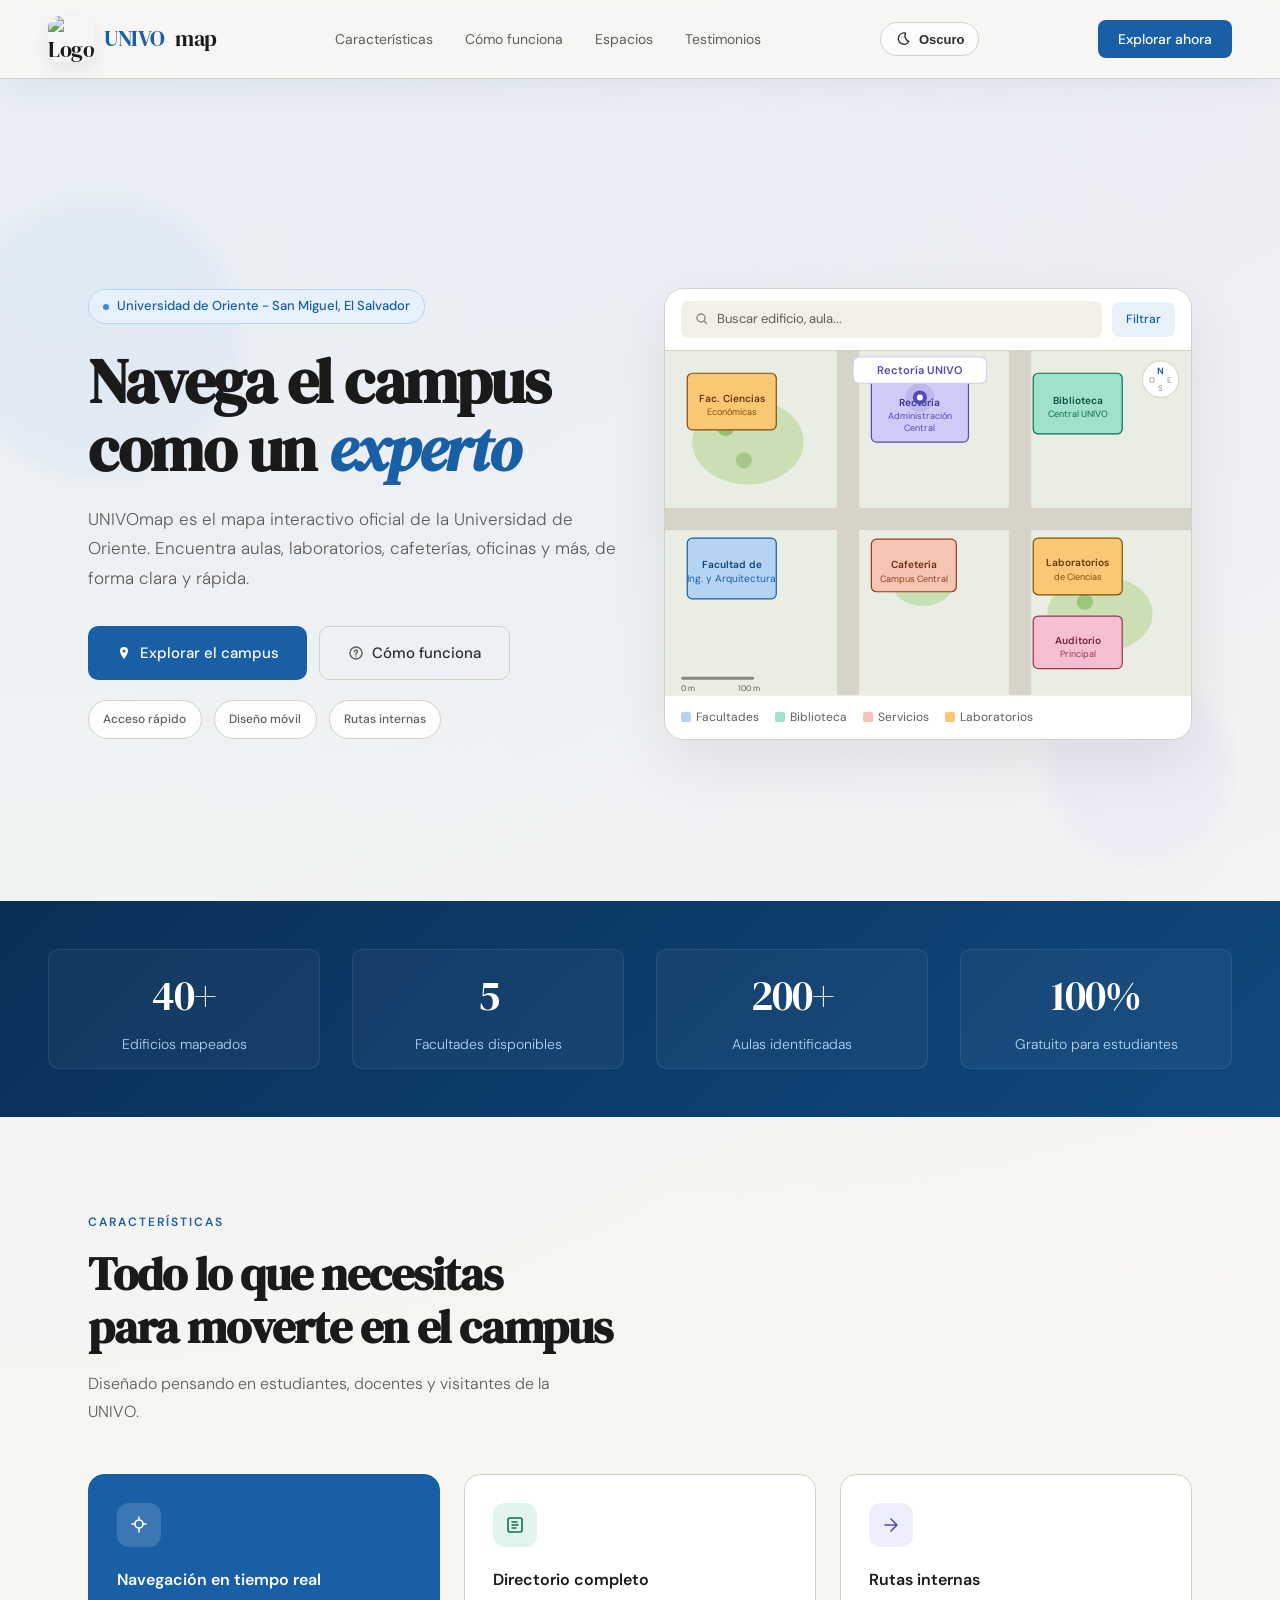
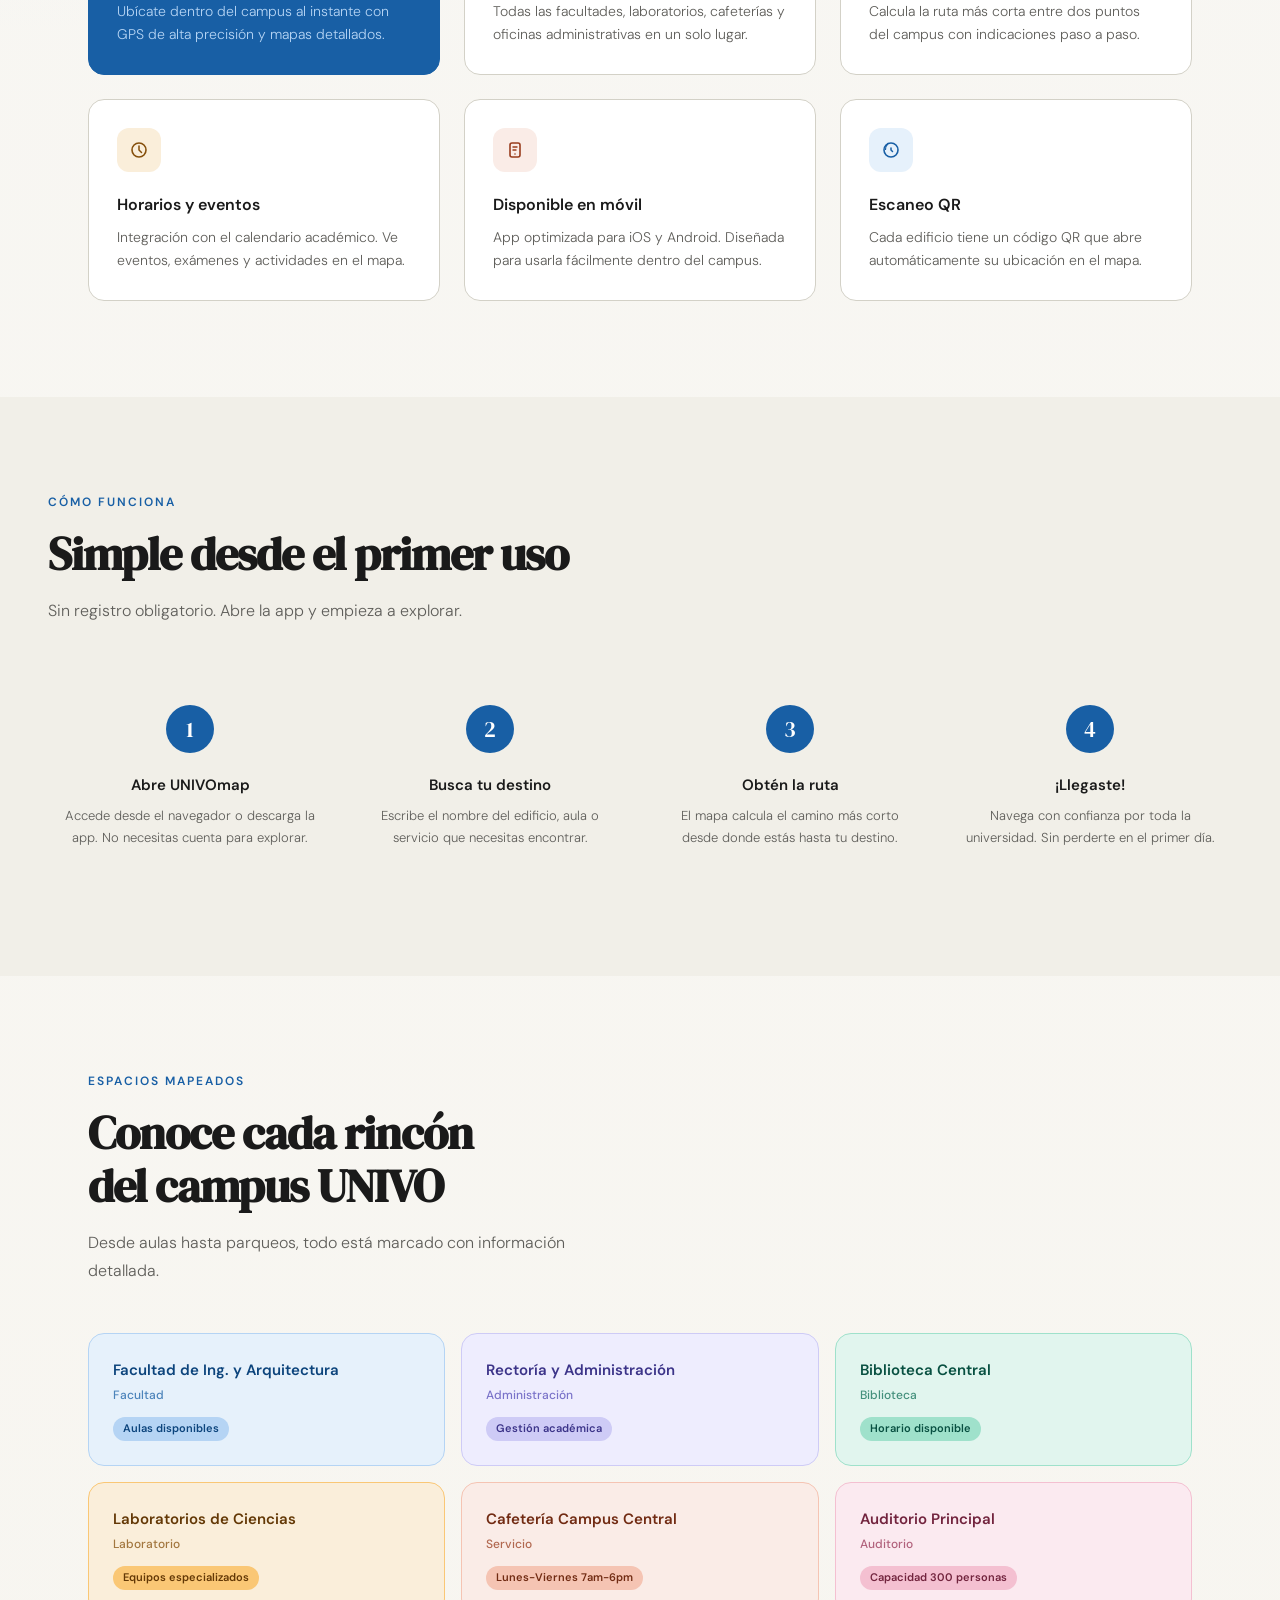
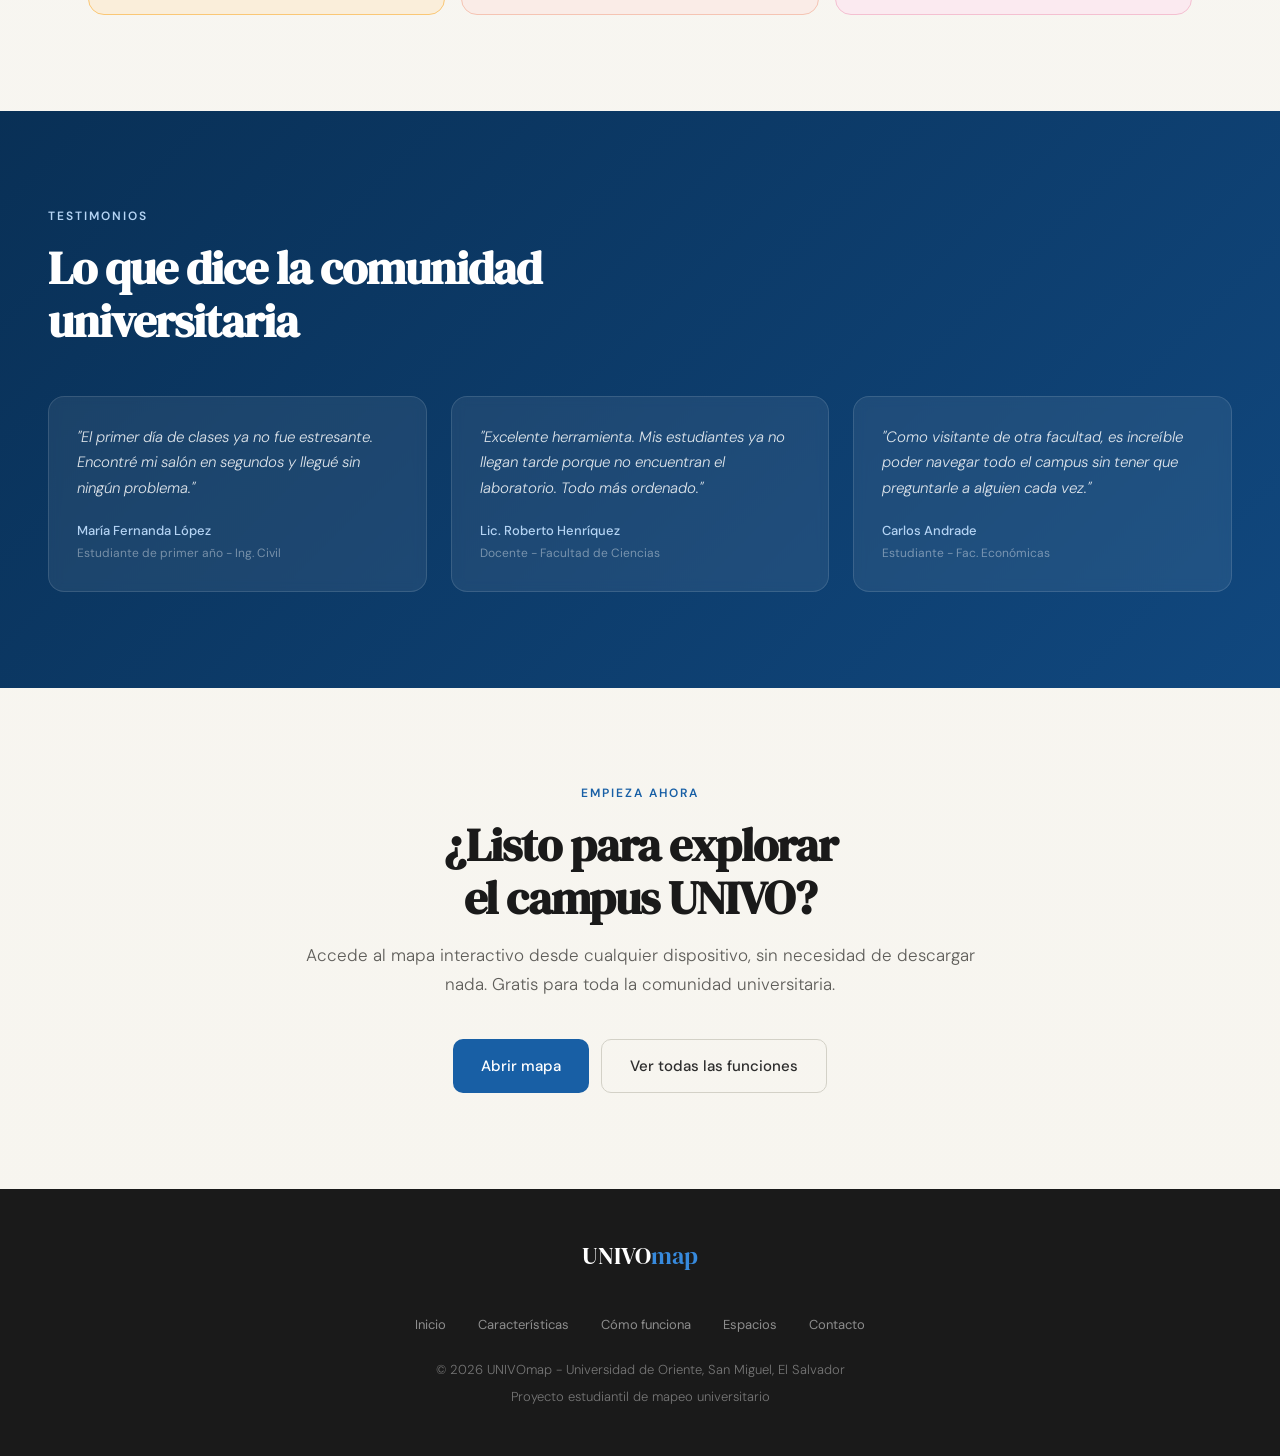
==== landingpage.html @ 49668b11 "feat: Agregar soporte para modo oscuro y botón de cambio de tema" ====
<!DOCTYPE html>
<html lang="es">
<head>
  <meta charset="UTF-8">
  <meta name="viewport" content="width=device-width, initial-scale=1.0">
  <title>UNIVOmap - Navega el campus</title>
  <meta name="description" content="El mapa interactivo oficial de la Universidad de Oriente (UNIVO). Encuentra aulas, laboratorios, cafeterías y más.">
  <link rel="preconnect" href="https://fonts.googleapis.com">
  <link rel="preconnect" href="https://fonts.gstatic.com" crossorigin>
  <link href="https://fonts.googleapis.com/css2?family=DM+Serif+Display:ital@0;1&family=DM+Sans:wght@300;400;500;600&display=swap" rel="stylesheet">
  <script>
    (function () {
      try {
        var storedTheme = localStorage.getItem('univomap-theme');
        var prefersDark = window.matchMedia && window.matchMedia('(prefers-color-scheme: dark)').matches;
        document.documentElement.dataset.theme = storedTheme || (prefersDark ? 'dark' : 'light');
      } catch (error) {
        document.documentElement.dataset.theme = 'light';
      }
    })();
  </script>
  <link rel="stylesheet" href="landing.css">
</head>
<body>
  <a class="skip-link" href="#contenido">Saltar al contenido</a>

  <header class="site-header">
    <nav aria-label="Principal">
      <a class="nav-logo" href="#inicio" aria-label="UNIVOmap, inicio">
        <img src="logo.png" alt="Logo de UNIVOmap" class="nav-logo-img">
        <span>UNIVO</span>map
      </a>

      <ul class="nav-links" id="navLinks">
        <li><a href="#features">Características</a></li>
        <li><a href="#how">Cómo funciona</a></li>
        <li><a href="#spaces">Espacios</a></li>
        <li><a href="#testimonios">Testimonios</a></li>
      </ul>

      <button class="nav-toggle" id="navToggle" aria-label="Abrir menú" aria-expanded="false" aria-controls="navLinks">
        <span></span><span></span><span></span>
      </button>

      <button class="theme-toggle" id="themeToggle" type="button" aria-pressed="false" aria-label="Cambiar a modo oscuro">
        <svg class="theme-toggle-icon theme-toggle-icon-moon" width="16" height="16" viewBox="0 0 16 16" fill="none" aria-hidden="true">
          <path d="M10.5 2.2A5.6 5.6 0 1 0 13.8 10.5 6.2 6.2 0 0 1 10.5 2.2Z" stroke="currentColor" stroke-width="1.4" stroke-linecap="round" stroke-linejoin="round"></path>
        </svg>
        <svg class="theme-toggle-icon theme-toggle-icon-sun" width="16" height="16" viewBox="0 0 16 16" fill="none" aria-hidden="true">
          <circle cx="8" cy="8" r="2.7" stroke="currentColor" stroke-width="1.4"></circle>
          <path d="M8 1.8v1.4M8 12.8v1.4M1.8 8h1.4M12.8 8h1.4M3.4 3.4l1 1M11.6 11.6l1 1M12.6 3.4l-1 1M4.4 11.6l-1 1" stroke="currentColor" stroke-width="1.3" stroke-linecap="round"></path>
        </svg>
        <span class="theme-toggle-label">Oscuro</span>
      </button>

      <a href="#cta" class="nav-cta">Explorar ahora</a>
    </nav>
  </header>

  <main id="contenido">
    <section class="hero-section" id="inicio">
      <div class="hero">
        <div class="hero-text">
          <div class="hero-badge">Universidad de Oriente - San Miguel, El Salvador</div>
          <h1>Navega el campus<br>como un <em>experto</em></h1>
          <p class="hero-desc">
            UNIVOmap es el mapa interactivo oficial de la Universidad de Oriente.
            Encuentra aulas, laboratorios, cafeterías, oficinas y más, de forma clara y rápida.
          </p>

          <div class="hero-actions">
            <a href="#cta" class="btn-main">
              <svg width="16" height="16" viewBox="0 0 16 16" fill="none" aria-hidden="true">
                <path d="M8 2a4 4 0 0 1 4 4c0 3-4 8-4 8S4 9 4 6a4 4 0 0 1 4-4z" fill="white"></path>
                <circle cx="8" cy="6" r="1.5" fill="#185FA5"></circle>
              </svg>
              Explorar el campus
            </a>
            <a href="#how" class="btn-outline">
              <svg width="16" height="16" viewBox="0 0 16 16" fill="none" aria-hidden="true">
                <circle cx="8" cy="8" r="6" stroke="#5F5E5A" stroke-width="1.4"></circle>
                <path d="M6.5 6.5c0-.83.67-1.5 1.5-1.5s1.5.67 1.5 1.5c0 .76-.57 1.37-1.31 1.47L8 8.97V10" stroke="#5F5E5A" stroke-width="1.3" stroke-linecap="round"></path>
                <circle cx="8" cy="12" r="0.7" fill="#5F5E5A"></circle>
              </svg>
              Cómo funciona
            </a>
          </div>

          <div class="hero-highlights" aria-label="Beneficios destacados">
            <span>Acceso rápido</span>
            <span>Diseño móvil</span>
            <span>Rutas internas</span>
          </div>
        </div>

        <div class="hero-map">
          <div class="map-topbar">
            <div class="map-search">
              <svg width="14" height="14" viewBox="0 0 14 14" fill="none" aria-hidden="true">
                <circle cx="6" cy="6" r="4" stroke="#888780" stroke-width="1.4"></circle>
                <path d="M9 9l2.5 2.5" stroke="#888780" stroke-width="1.4" stroke-linecap="round"></path>
              </svg>
              Buscar edificio, aula...
            </div>
            <div class="map-filter-btn">Filtrar</div>
          </div>

          <svg viewBox="0 0 520 340" xmlns="http://www.w3.org/2000/svg" class="map-preview" role="img" aria-label="Vista previa del mapa del campus UNIVO">
            <rect width="520" height="340" fill="#e9ede4"></rect>
            <rect x="0" y="155" width="520" height="22" fill="#d6d4c8"></rect>
            <rect x="170" y="0" width="22" height="340" fill="#d6d4c8"></rect>
            <rect x="340" y="0" width="22" height="340" fill="#d6d4c8"></rect>

            <ellipse cx="82" cy="90" rx="55" ry="42" fill="#c0d9a0" opacity="0.7"></ellipse>
            <ellipse cx="430" cy="260" rx="52" ry="38" fill="#c0d9a0" opacity="0.7"></ellipse>
            <ellipse cx="255" cy="230" rx="30" ry="22" fill="#b5d895" opacity="0.6"></ellipse>

            <circle cx="60" cy="75" r="9" fill="#7ab55c" opacity="0.7"></circle>
            <circle cx="95" cy="68" r="7" fill="#7ab55c" opacity="0.6"></circle>
            <circle cx="78" cy="108" r="8" fill="#7ab55c" opacity="0.5"></circle>
            <circle cx="415" cy="248" r="8" fill="#7ab55c" opacity="0.6"></circle>
            <circle cx="445" cy="270" r="6" fill="#7ab55c" opacity="0.5"></circle>

            <rect x="22" y="185" width="88" height="60" rx="5" fill="#B5D4F4" stroke="#185FA5" stroke-width="1.2"></rect>
            <text x="66" y="215" text-anchor="middle" font-size="10" fill="#0C447C" font-weight="600" font-family="DM Sans,sans-serif">Facultad de</text>
            <text x="66" y="228" text-anchor="middle" font-size="10" fill="#185FA5" font-family="DM Sans,sans-serif">Ing. y Arquitectura</text>

            <rect x="204" y="22" width="96" height="68" rx="5" fill="#CECBF6" stroke="#534AB7" stroke-width="1.2"></rect>
            <text x="252" y="54" text-anchor="middle" font-size="10" fill="#3C3489" font-weight="600" font-family="DM Sans,sans-serif">Rectoría</text>
            <text x="252" y="67" text-anchor="middle" font-size="9" fill="#534AB7" font-family="DM Sans,sans-serif">Administración</text>
            <text x="252" y="79" text-anchor="middle" font-size="9" fill="#534AB7" font-family="DM Sans,sans-serif">Central</text>

            <rect x="364" y="22" width="88" height="60" rx="5" fill="#9FE1CB" stroke="#0F6E56" stroke-width="1.2"></rect>
            <text x="408" y="52" text-anchor="middle" font-size="10" fill="#085041" font-weight="600" font-family="DM Sans,sans-serif">Biblioteca</text>
            <text x="408" y="65" text-anchor="middle" font-size="9" fill="#0F6E56" font-family="DM Sans,sans-serif">Central UNIVO</text>

            <rect x="204" y="186" width="84" height="52" rx="5" fill="#F5C4B3" stroke="#993C1D" stroke-width="1.2"></rect>
            <text x="246" y="215" text-anchor="middle" font-size="10" fill="#712B13" font-weight="600" font-family="DM Sans,sans-serif">Cafetería</text>
            <text x="246" y="228" text-anchor="middle" font-size="9" fill="#993C1D" font-family="DM Sans,sans-serif">Campus Central</text>

            <rect x="364" y="185" width="88" height="56" rx="5" fill="#FAC775" stroke="#854F0B" stroke-width="1.2"></rect>
            <text x="408" y="213" text-anchor="middle" font-size="10" fill="#633806" font-weight="600" font-family="DM Sans,sans-serif">Laboratorios</text>
            <text x="408" y="226" text-anchor="middle" font-size="9" fill="#854F0B" font-family="DM Sans,sans-serif">de Ciencias</text>

            <rect x="22" y="22" width="88" height="56" rx="5" fill="#FAC775" stroke="#854F0B" stroke-width="1.2"></rect>
            <text x="66" y="50" text-anchor="middle" font-size="10" fill="#633806" font-weight="600" font-family="DM Sans,sans-serif">Fac. Ciencias</text>
            <text x="66" y="63" text-anchor="middle" font-size="9" fill="#854F0B" font-family="DM Sans,sans-serif">Económicas</text>

            <rect x="364" y="262" width="88" height="52" rx="5" fill="#F4C0D1" stroke="#993556" stroke-width="1.2"></rect>
            <text x="408" y="290" text-anchor="middle" font-size="10" fill="#72243E" font-weight="600" font-family="DM Sans,sans-serif">Auditorio</text>
            <text x="408" y="303" text-anchor="middle" font-size="9" fill="#993556" font-family="DM Sans,sans-serif">Principal</text>

            <circle cx="252" cy="46" r="18" fill="#534AB7" opacity="0.15">
              <animate attributeName="r" values="14;22;14" dur="2s" repeatCount="indefinite"></animate>
              <animate attributeName="opacity" values="0.15;0.05;0.15" dur="2s" repeatCount="indefinite"></animate>
            </circle>
            <circle cx="252" cy="46" r="7" fill="#534AB7"></circle>
            <circle cx="252" cy="46" r="3" fill="white"></circle>

            <rect x="186" y="6" width="132" height="26" rx="6" fill="white" stroke="#CECBF6" stroke-width="1"></rect>
            <text x="252" y="23" text-anchor="middle" font-size="11" fill="#534AB7" font-weight="600" font-family="DM Sans,sans-serif">Rectoría UNIVO</text>

            <circle cx="490" cy="28" r="18" fill="white" stroke="#d6d4c8" stroke-width="1"></circle>
            <text x="490" y="23" text-anchor="middle" font-size="9" fill="#185FA5" font-weight="700" font-family="DM Sans,sans-serif">N</text>
            <text x="490" y="40" text-anchor="middle" font-size="8" fill="#888780" font-family="DM Sans,sans-serif">S</text>
            <text x="481" y="32" text-anchor="middle" font-size="8" fill="#888780" font-family="DM Sans,sans-serif">O</text>
            <text x="499" y="32" text-anchor="middle" font-size="8" fill="#888780" font-family="DM Sans,sans-serif">E</text>

            <rect x="16" y="322" width="72" height="3" rx="1.5" fill="#888780"></rect>
            <text x="16" y="336" font-size="8" fill="#5F5E5A" font-family="DM Sans,sans-serif">0 m</text>
            <text x="72" y="336" font-size="8" fill="#5F5E5A" font-family="DM Sans,sans-serif">100 m</text>
          </svg>

          <div class="map-legend">
            <span class="legend-item"><span class="legend-dot" style="background:#B5D4F4;"></span>Facultades</span>
            <span class="legend-item"><span class="legend-dot" style="background:#9FE1CB;"></span>Biblioteca</span>
            <span class="legend-item"><span class="legend-dot" style="background:#F5C4B3;"></span>Servicios</span>
            <span class="legend-item"><span class="legend-dot" style="background:#FAC775;"></span>Laboratorios</span>
          </div>
        </div>
      </div>
    </section>

    <div class="stats-strip">
      <div class="stats-inner">
        <div>
          <div class="stat-num">40+</div>
          <div class="stat-label">Edificios mapeados</div>
        </div>
        <div>
          <div class="stat-num">5</div>
          <div class="stat-label">Facultades disponibles</div>
        </div>
        <div>
          <div class="stat-num">200+</div>
          <div class="stat-label">Aulas identificadas</div>
        </div>
        <div>
          <div class="stat-num">100%</div>
          <div class="stat-label">Gratuito para estudiantes</div>
        </div>
      </div>
    </div>

    <section class="features-section" id="features">
      <div class="section-label">Características</div>
      <h2 class="section-title">Todo lo que necesitas<br>para moverte en el campus</h2>
      <p class="section-desc">Diseñado pensando en estudiantes, docentes y visitantes de la UNIVO.</p>

      <div class="features-grid">
        <div class="feat-card accent">
          <div class="feat-icon" style="background:rgba(255,255,255,0.15);">
            <svg width="20" height="20" viewBox="0 0 20 20" fill="none" aria-hidden="true">
              <circle cx="10" cy="9" r="4" stroke="white" stroke-width="1.6"></circle>
              <path d="M10 2v3M10 14v3M3 9h3M14 9h3" stroke="white" stroke-width="1.5" stroke-linecap="round"></path>
            </svg>
          </div>
          <div class="feat-title">Navegación en tiempo real</div>
          <div class="feat-desc">Ubícate dentro del campus al instante con GPS de alta precisión y mapas detallados.</div>
        </div>

        <div class="feat-card">
          <div class="feat-icon" style="background:var(--green-50);">
            <svg width="20" height="20" viewBox="0 0 20 20" fill="none" aria-hidden="true">
              <rect x="3" y="3" width="14" height="14" rx="2" stroke="#0F6E56" stroke-width="1.6"></rect>
              <path d="M7 10h6M7 7h5M7 13h4" stroke="#0F6E56" stroke-width="1.5" stroke-linecap="round"></path>
            </svg>
          </div>
          <div class="feat-title">Directorio completo</div>
          <div class="feat-desc">Todas las facultades, laboratorios, cafeterías y oficinas administrativas en un solo lugar.</div>
        </div>

        <div class="feat-card">
          <div class="feat-icon" style="background:var(--purple-50);">
            <svg width="20" height="20" viewBox="0 0 20 20" fill="none" aria-hidden="true">
              <path d="M4 10h12M10 4l6 6-6 6" stroke="#534AB7" stroke-width="1.6" stroke-linecap="round" stroke-linejoin="round"></path>
            </svg>
          </div>
          <div class="feat-title">Rutas internas</div>
          <div class="feat-desc">Calcula la ruta más corta entre dos puntos del campus con indicaciones paso a paso.</div>
        </div>

        <div class="feat-card">
          <div class="feat-icon" style="background:var(--amber-50);">
            <svg width="20" height="20" viewBox="0 0 20 20" fill="none" aria-hidden="true">
              <circle cx="10" cy="10" r="7" stroke="#854F0B" stroke-width="1.6"></circle>
              <path d="M10 6v4l2.5 2.5" stroke="#854F0B" stroke-width="1.5" stroke-linecap="round"></path>
            </svg>
          </div>
          <div class="feat-title">Horarios y eventos</div>
          <div class="feat-desc">Integración con el calendario académico. Ve eventos, exámenes y actividades en el mapa.</div>
        </div>

        <div class="feat-card">
          <div class="feat-icon" style="background:var(--coral-50);">
            <svg width="20" height="20" viewBox="0 0 20 20" fill="none" aria-hidden="true">
              <rect x="5" y="3" width="10" height="14" rx="2" stroke="#993C1D" stroke-width="1.6"></rect>
              <path d="M8 7h4M8 10h3" stroke="#993C1D" stroke-width="1.4" stroke-linecap="round"></path>
              <circle cx="10" cy="14" r="0.8" fill="#993C1D"></circle>
            </svg>
          </div>
          <div class="feat-title">Disponible en móvil</div>
          <div class="feat-desc">App optimizada para iOS y Android. Diseñada para usarla fácilmente dentro del campus.</div>
        </div>

        <div class="feat-card">
          <div class="feat-icon" style="background:var(--blue-50);">
            <svg width="20" height="20" viewBox="0 0 20 20" fill="none" aria-hidden="true">
              <path d="M10 3a7 7 0 1 1 0 14A7 7 0 0 1 10 3z" stroke="#185FA5" stroke-width="1.6"></path>
              <path d="M10 8v2l1.5 1.5" stroke="#185FA5" stroke-width="1.5" stroke-linecap="round"></path>
              <path d="M7 3.5C5.5 5 4.5 7 4.5 9.5" stroke="#185FA5" stroke-width="1.2" stroke-linecap="round"></path>
            </svg>
          </div>
          <div class="feat-title">Escaneo QR</div>
          <div class="feat-desc">Cada edificio tiene un código QR que abre automáticamente su ubicación en el mapa.</div>
        </div>
      </div>
    </section>

    <section class="how-section" id="how">
      <div class="how-inner">
        <div class="section-label">Cómo funciona</div>
        <h2 class="section-title">Simple desde el primer uso</h2>
        <p class="section-desc">Sin registro obligatorio. Abre la app y empieza a explorar.</p>

        <div class="steps">
          <div class="step">
            <div class="step-num">1</div>
            <div class="step-title">Abre UNIVOmap</div>
            <div class="step-desc">Accede desde el navegador o descarga la app. No necesitas cuenta para explorar.</div>
          </div>
          <div class="step">
            <div class="step-num">2</div>
            <div class="step-title">Busca tu destino</div>
            <div class="step-desc">Escribe el nombre del edificio, aula o servicio que necesitas encontrar.</div>
          </div>
          <div class="step">
            <div class="step-num">3</div>
            <div class="step-title">Obtén la ruta</div>
            <div class="step-desc">El mapa calcula el camino más corto desde donde estás hasta tu destino.</div>
          </div>
          <div class="step">
            <div class="step-num">4</div>
            <div class="step-title">¡Llegaste!</div>
            <div class="step-desc">Navega con confianza por toda la universidad. Sin perderte en el primer día.</div>
          </div>
        </div>
      </div>
    </section>

    <section class="spaces-section" id="spaces">
      <div class="section-label">Espacios mapeados</div>
      <h2 class="section-title">Conoce cada rincón<br>del campus UNIVO</h2>
      <p class="section-desc">Desde aulas hasta parqueos, todo está marcado con información detallada.</p>

      <div class="spaces-grid">
        <div class="space-card" style="background:var(--blue-50);border-color:var(--blue-100);">
          <div class="space-name" style="color:var(--blue-800);">Facultad de Ing. y Arquitectura</div>
          <div class="space-type" style="color:var(--blue-600);">Facultad</div>
          <div class="space-tag" style="background:var(--blue-100);color:var(--blue-800);">Aulas disponibles</div>
        </div>
        <div class="space-card" style="background:var(--purple-50);border-color:var(--purple-100);">
          <div class="space-name" style="color:#3C3489;">Rectoría y Administración</div>
          <div class="space-type" style="color:var(--purple-600);">Administración</div>
          <div class="space-tag" style="background:var(--purple-100);color:#3C3489;">Gestión académica</div>
        </div>
        <div class="space-card" style="background:var(--green-50);border-color:var(--green-100);">
          <div class="space-name" style="color:#085041;">Biblioteca Central</div>
          <div class="space-type" style="color:var(--green-600);">Biblioteca</div>
          <div class="space-tag" style="background:var(--green-100);color:#085041;">Horario disponible</div>
        </div>
        <div class="space-card" style="background:var(--amber-50);border-color:var(--amber-100);">
          <div class="space-name" style="color:#633806;">Laboratorios de Ciencias</div>
          <div class="space-type" style="color:var(--amber-600);">Laboratorio</div>
          <div class="space-tag" style="background:var(--amber-100);color:#633806;">Equipos especializados</div>
        </div>
        <div class="space-card" style="background:var(--coral-50);border-color:var(--coral-100);">
          <div class="space-name" style="color:#712B13;">Cafetería Campus Central</div>
          <div class="space-type" style="color:var(--coral-600);">Servicio</div>
          <div class="space-tag" style="background:var(--coral-100);color:#712B13;">Lunes-Viernes 7am-6pm</div>
        </div>
        <div class="space-card" style="background:#FBEAF0;border-color:#F4C0D1;">
          <div class="space-name" style="color:#72243E;">Auditorio Principal</div>
          <div class="space-type" style="color:#993556;">Auditorio</div>
          <div class="space-tag" style="background:#F4C0D1;color:#72243E;">Capacidad 300 personas</div>
        </div>
      </div>
    </section>

    <section class="testimonials" id="testimonios">
      <div class="testimonials-inner">
        <div class="section-label">Testimonios</div>
        <h2 class="section-title">Lo que dice la comunidad<br>universitaria</h2>

        <div class="testi-grid">
          <div class="testi-card">
            <div class="testi-text">"El primer día de clases ya no fue estresante. Encontré mi salón en segundos y llegué sin ningún problema."</div>
            <div class="testi-author">María Fernanda López</div>
            <div class="testi-role">Estudiante de primer año - Ing. Civil</div>
          </div>
          <div class="testi-card">
            <div class="testi-text">"Excelente herramienta. Mis estudiantes ya no llegan tarde porque no encuentran el laboratorio. Todo más ordenado."</div>
            <div class="testi-author">Lic. Roberto Henríquez</div>
            <div class="testi-role">Docente - Facultad de Ciencias</div>
          </div>
          <div class="testi-card">
            <div class="testi-text">"Como visitante de otra facultad, es increíble poder navegar todo el campus sin tener que preguntarle a alguien cada vez."</div>
            <div class="testi-author">Carlos Andrade</div>
            <div class="testi-role">Estudiante - Fac. Económicas</div>
          </div>
        </div>
      </div>
    </section>

    <section class="cta-section" id="cta">
      <div class="section-label" style="text-align:center;">Empieza ahora</div>
      <h2 class="section-title" style="text-align:center;">¿Listo para explorar<br>el campus UNIVO?</h2>
      <p>Accede al mapa interactivo desde cualquier dispositivo, sin necesidad de descargar nada. Gratis para toda la comunidad universitaria.</p>
      <div class="cta-btns">
        <!-- Reemplaza este enlace por la URL real de tu mapa -->
        <a href="__PEGAR_LINK_DEL_MAPA_AQUI__" class="btn-main">Abrir mapa</a>
        <a href="#features" class="btn-outline">Ver todas las funciones</a>
      </div>
    </section>
  </main>

  <footer>
    <a class="logo" href="#inicio">UNIVO<span>map</span></a>
    <div class="footer-links">
      <a href="#inicio">Inicio</a>
      <a href="#features">Características</a>
      <a href="#how">Cómo funciona</a>
      <a href="#spaces">Espacios</a>
      <a href="#cta">Contacto</a>
    </div>
    <p>© 2026 UNIVOmap - Universidad de Oriente, San Miguel, El Salvador</p>
    <p style="margin-top:6px;">Proyecto estudiantil de mapeo universitario</p>
  </footer>

  <script>
    const toggle = document.getElementById('navToggle');
    const navLinks = document.getElementById('navLinks');
    const themeToggle = document.getElementById('themeToggle');
    const themeStorageKey = 'univomap-theme';

    function setMenu(open) {
      navLinks.classList.toggle('open', open);
      toggle.setAttribute('aria-expanded', String(open));
    }

    function setTheme(theme) {
      const isDark = theme === 'dark';
      document.documentElement.dataset.theme = theme;
      document.body.dataset.theme = theme;
      themeToggle.setAttribute('aria-pressed', String(isDark));
      themeToggle.setAttribute('aria-label', isDark ? 'Cambiar a modo claro' : 'Cambiar a modo oscuro');
      themeToggle.querySelector('.theme-toggle-label').textContent = isDark ? 'Claro' : 'Oscuro';
      localStorage.setItem(themeStorageKey, theme);
    }

    const savedTheme = localStorage.getItem(themeStorageKey);
    const prefersDark = window.matchMedia && window.matchMedia('(prefers-color-scheme: dark)').matches;
    setTheme(savedTheme || (prefersDark ? 'dark' : 'light'));

    toggle.addEventListener('click', () => {
      setMenu(!navLinks.classList.contains('open'));
    });

    themeToggle.addEventListener('click', () => {
      setTheme(document.body.dataset.theme === 'dark' ? 'light' : 'dark');
    });

    navLinks.querySelectorAll('a').forEach((link) => {
      link.addEventListener('click', () => setMenu(false));
    });

    document.addEventListener('click', (event) => {
      const clickedInsideNav = event.target.closest('nav');
      if (!clickedInsideNav) {
        setMenu(false);
      }
    });
  </script>
</body>
</html>
---- landing.css ----
/* =====================================================
   UNIVOmap - Hoja de estilos principal
   Universidad de Oriente (UNIVO) - El Salvador
   ===================================================== */

/* =====================================================
   UNIVOmap - Hoja de estilos principal
   Universidad de Oriente (UNIVO) - El Salvador
   ===================================================== */

:root {
  --blue-900: #042C53;
  --blue-800: #0C447C;
  --blue-600: #185FA5;
  --blue-400: #378ADD;
  --blue-100: #B5D4F4;
  --blue-50: #E6F1FB;

  --green-600: #0F6E56;
  --green-100: #9FE1CB;
  --green-50: #E1F5EE;

  --amber-600: #854F0B;
  --amber-100: #FAC775;
  --amber-50: #FAEEDA;

  --coral-600: #993C1D;
  --coral-100: #F5C4B3;
  --coral-50: #FAECE7;

  --purple-600: #534AB7;
  --purple-100: #CECBF6;
  --purple-50: #EEEDFE;

  --gray-900: #1a1a1a;
  --gray-700: #2d2d2d;
  --gray-500: #5F5E5A;
  --gray-300: #B4B2A9;
  --gray-100: #D3D1C7;
  --gray-50: #F1EFE8;
  --white: #ffffff;

  --font-serif: "DM Serif Display", serif;
  --font-sans: "DM Sans", sans-serif;

  --radius-sm: 8px;
  --radius-md: 10px;
  --radius-lg: 16px;
  --radius-xl: 20px;

  color-scheme: light;
}

*,
*::before,
*::after {
  box-sizing: border-box;
  margin: 0;
  padding: 0;
}

html {
  scroll-behavior: smooth;
}

body {
  font-family: var(--font-sans);
  font-size: 16px;
  color: var(--gray-900);
  background:
    radial-gradient(circle at top left, rgba(181, 212, 244, 0.24), transparent 34%),
    radial-gradient(circle at top right, rgba(206, 203, 246, 0.20), transparent 28%),
    linear-gradient(180deg, #f8f7f4 0%, #f7f5ef 100%);
  overflow-x: hidden;
  line-height: 1.6;
}

img,
svg {
  display: block;
  max-width: 100%;
}

a {
  text-decoration: none;
}

:focus-visible {
  outline: 3px solid rgba(24, 95, 165, 0.35);
  outline-offset: 3px;
}

.skip-link {
  position: absolute;
  left: 1rem;
  top: -4rem;
  z-index: 300;
  background: var(--blue-600);
  color: white;
  padding: 0.75rem 1rem;
  border-radius: var(--radius-sm);
  transition: top 0.2s ease;
}

.skip-link:focus {
  top: 1rem;
}

/* =====================================================
   NAVBAR
   ===================================================== */
.site-header {
  position: sticky;
  top: 0;
  z-index: 250;
}

nav {
  display: flex;
  align-items: center;
  justify-content: space-between;
  padding: 1rem 3rem;
  background: rgba(248, 247, 244, 0.92);
  backdrop-filter: blur(14px);
  -webkit-backdrop-filter: blur(14px);
  border-bottom: 1px solid var(--gray-100);
  box-shadow: 0 10px 30px rgba(4, 44, 83, 0.05);
}

.nav-logo {
  font-family: var(--font-serif);
  font-size: 22px;
  color: var(--gray-900);
  letter-spacing: -0.5px;
  display: inline-flex;
  align-items: center;
  gap: 0.65rem;
}

.nav-logo span {
  color: var(--blue-600);
}

.nav-logo-img {
  width: 46px;
  height: 46px;
  object-fit: contain;
  border-radius: 12px;
  box-shadow: 0 8px 18px rgba(4, 44, 83, 0.08);
}

.nav-links {
  display: flex;
  gap: 2rem;
  list-style: none;
}

.nav-links a,
.footer-links a {
  font-size: 14px;
  color: var(--gray-500);
  transition: color 0.2s ease;
  position: relative;
}

.nav-links a::after,
.footer-links a::after {
  content: "";
  position: absolute;
  left: 0;
  bottom: -0.35rem;
  width: 100%;
  height: 1px;
  background: currentColor;
  transform: scaleX(0);
  transform-origin: left;
  transition: transform 0.2s ease;
}

.nav-links a:hover,
.footer-links a:hover {
  color: var(--gray-900);
}

.nav-links a:hover::after,
.footer-links a:hover::after {
  transform: scaleX(1);
}

.nav-toggle {
  display: none;
  flex-direction: column;
  gap: 5px;
  cursor: pointer;
  padding: 4px;
  background: none;
  border: none;
}

.nav-toggle span {
  display: block;
  width: 22px;
  height: 2px;
  background: var(--gray-700);
  border-radius: 2px;
  transition: all 0.25s;
}

.nav-links.open {
  display: flex;
  flex-direction: column;
  position: fixed;
  top: 78px;
  left: 0;
  right: 0;
  background: rgba(248, 247, 244, 0.98);
  padding: 1.5rem 2rem;
  gap: 1.25rem;
  border-bottom: 1px solid var(--gray-100);
  backdrop-filter: blur(14px);
}

.nav-cta {
  background: var(--blue-600);
  color: white;
  padding: 8px 20px;
  border-radius: var(--radius-sm);
  font-size: 14px;
  font-weight: 500;
  transition: background 0.2s, transform 0.2s;
}

.nav-cta:hover {
  background: var(--blue-800);
  transform: translateY(-1px);
}

.theme-toggle {
  display: inline-flex;
  align-items: center;
  gap: 0.5rem;
  padding: 8px 14px;
  border-radius: 999px;
  border: 1px solid var(--gray-100);
  background: rgba(255, 255, 255, 0.7);
  color: var(--gray-700);
  font-size: 13px;
  font-weight: 600;
  cursor: pointer;
  transition: transform 0.2s ease, background 0.2s ease, border-color 0.2s ease, color 0.2s ease;
}

.theme-toggle:hover {
  transform: translateY(-1px);
  background: white;
  border-color: var(--gray-300);
}

.theme-toggle-icon {
  flex-shrink: 0;
}

.theme-toggle-icon-sun {
  display: none;
}

html[data-theme="dark"] .theme-toggle-icon-moon {
  display: none;
}

html[data-theme="dark"] .theme-toggle-icon-sun {
  display: block;
}

/* =====================================================
   HERO
   ===================================================== */
.hero-section {
  background: transparent;
}

.hero {
  position: relative;
  min-height: calc(100vh - 78px);
  display: grid;
  grid-template-columns: 1fr 1fr;
  align-items: center;
  padding: 7rem 3rem 4rem;
  gap: 3rem;
  max-width: 1200px;
  margin: 0 auto;
}

.hero::before,
.hero::after {
  content: "";
  position: absolute;
  border-radius: 999px;
  filter: blur(8px);
  pointer-events: none;
  z-index: -1;
}

.hero::before {
  width: 280px;
  height: 280px;
  left: -80px;
  top: 120px;
  background: rgba(181, 212, 244, 0.18);
}

.hero::after {
  width: 180px;
  height: 180px;
  right: 10px;
  bottom: 40px;
  background: rgba(206, 203, 246, 0.16);
}

.hero-text {
  max-width: 560px;
  animation: fadeUp 0.6s ease both;
}

.hero-badge {
  display: inline-flex;
  align-items: center;
  gap: 8px;
  background: var(--blue-50);
  color: var(--blue-600);
  font-size: 13px;
  font-weight: 500;
  padding: 6px 14px;
  border-radius: 999px;
  margin-bottom: 1.5rem;
  border: 1px solid var(--blue-100);
}

.hero-badge::before {
  content: "";
  width: 6px;
  height: 6px;
  background: var(--blue-400);
  border-radius: 50%;
  animation: pulse 2s infinite;
}

@keyframes pulse {
  0%,
  100% {
    opacity: 1;
    transform: scale(1);
  }
  50% {
    opacity: 0.5;
    transform: scale(0.8);
  }
}

h1 {
  font-family: var(--font-serif);
  font-size: clamp(36px, 5vw, 62px);
  line-height: 1.1;
  letter-spacing: -1.5px;
  color: var(--gray-900);
  margin-bottom: 1.25rem;
}

h1 em {
  color: var(--blue-600);
  font-style: italic;
}

.hero-desc {
  font-size: 17px;
  color: var(--gray-500);
  line-height: 1.75;
  margin-bottom: 2rem;
  font-weight: 300;
}

.hero-actions {
  display: flex;
  gap: 12px;
  flex-wrap: wrap;
}

.hero-highlights {
  display: flex;
  flex-wrap: wrap;
  gap: 0.75rem;
  margin-top: 1.25rem;
}

.hero-highlights span {
  display: inline-flex;
  align-items: center;
  gap: 0.45rem;
  padding: 0.55rem 0.9rem;
  border-radius: 999px;
  background: rgba(255, 255, 255, 0.85);
  border: 1px solid var(--gray-100);
  color: var(--gray-500);
  font-size: 12px;
  font-weight: 500;
}

.btn-main,
.btn-outline {
  display: inline-flex;
  align-items: center;
  justify-content: center;
  gap: 8px;
  padding: 14px 28px;
  border-radius: var(--radius-md);
  font-size: 15px;
  font-weight: 500;
  transition: all 0.2s ease;
}

.btn-main {
  background: var(--blue-600);
  color: white;
}

.btn-main:hover {
  background: var(--blue-800);
  transform: translateY(-1px);
}

.btn-outline {
  background: transparent;
  color: var(--gray-700);
  border: 1px solid var(--gray-100);
}

.btn-outline:hover {
  border-color: var(--gray-300);
  background: white;
}

.hero-map {
  position: relative;
  background: white;
  border-radius: var(--radius-xl);
  border: 1px solid var(--gray-100);
  overflow: hidden;
  box-shadow: 0 20px 60px rgba(0, 0, 0, 0.08);
  animation: fadeUp 0.6s 0.15s ease both;
}

.map-topbar {
  background: white;
  padding: 12px 16px;
  border-bottom: 1px solid var(--gray-100);
  display: flex;
  align-items: center;
  gap: 10px;
}

.map-search {
  flex: 1;
  background: var(--gray-50);
  border-radius: var(--radius-sm);
  padding: 8px 14px;
  font-size: 13px;
  color: var(--gray-500);
  display: flex;
  align-items: center;
  gap: 8px;
}

.map-filter-btn {
  background: var(--blue-50);
  color: var(--blue-600);
  border-radius: var(--radius-sm);
  padding: 8px 14px;
  font-size: 12px;
  font-weight: 500;
  white-space: nowrap;
}

.map-preview {
  width: 100%;
}

.map-legend {
  padding: 12px 16px;
  border-top: 1px solid var(--gray-50);
  display: flex;
  gap: 16px;
  flex-wrap: wrap;
  background: white;
}

.legend-item {
  font-size: 12px;
  color: var(--gray-500);
  display: flex;
  align-items: center;
  gap: 5px;
}

.legend-dot {
  width: 10px;
  height: 10px;
  border-radius: 2px;
  display: inline-block;
  flex-shrink: 0;
}

/* =====================================================
   ESTADÍSTICAS
   ===================================================== */
.stats-strip {
  background: linear-gradient(135deg, rgba(4, 44, 83, 0.98), rgba(12, 68, 124, 0.98));
  padding: 3rem;
}

.stats-inner {
  max-width: 1200px;
  margin: 0 auto;
  display: grid;
  grid-template-columns: repeat(4, 1fr);
  gap: 2rem;
  text-align: center;
}

.stats-inner > div {
  padding: 0.75rem;
  border-radius: var(--radius-md);
  background: rgba(255, 255, 255, 0.04);
  border: 1px solid rgba(255, 255, 255, 0.08);
}

.stat-num {
  font-family: var(--font-serif);
  font-size: 42px;
  color: white;
  letter-spacing: -1px;
}

.stat-label {
  font-size: 14px;
  color: var(--blue-100);
  margin-top: 4px;
  font-weight: 300;
}

/* =====================================================
   SECCIONES
   ===================================================== */
.features-section,
.spaces-section,
.how-section,
.cta-section,
.testimonials {
  scroll-margin-top: 96px;
}

.features-section {
  padding: 6rem 3rem;
  max-width: 1200px;
  margin: 0 auto;
}

.section-label {
  font-size: 12px;
  font-weight: 600;
  letter-spacing: 2px;
  text-transform: uppercase;
  color: var(--blue-600);
  margin-bottom: 1rem;
}

.section-title {
  font-family: var(--font-serif);
  font-size: clamp(28px, 4vw, 46px);
  letter-spacing: -1px;
  line-height: 1.15;
  color: var(--gray-900);
  margin-bottom: 1rem;
}

.section-desc {
  font-size: 16px;
  color: var(--gray-500);
  line-height: 1.75;
  max-width: 500px;
  font-weight: 300;
  margin-bottom: 3rem;
}

.features-grid {
  display: grid;
  grid-template-columns: repeat(3, 1fr);
  gap: 1.5rem;
}

.feat-card {
  background: white;
  border-radius: var(--radius-lg);
  border: 1px solid var(--gray-100);
  padding: 1.75rem;
  transition: transform 0.2s, box-shadow 0.2s, border-color 0.2s;
}

.feat-card:hover {
  transform: translateY(-3px);
  box-shadow: 0 16px 36px rgba(0, 0, 0, 0.08);
  border-color: rgba(181, 212, 244, 0.7);
}

.feat-card.accent {
  background: var(--blue-600);
  border-color: var(--blue-600);
}

.feat-card.accent .feat-title {
  color: white;
}

.feat-card.accent .feat-desc {
  color: var(--blue-100);
}

.feat-icon {
  width: 44px;
  height: 44px;
  border-radius: 12px;
  display: flex;
  align-items: center;
  justify-content: center;
  margin-bottom: 1.25rem;
  flex-shrink: 0;
}

.feat-title {
  font-size: 16px;
  font-weight: 600;
  color: var(--gray-900);
  margin-bottom: 8px;
}

.feat-desc {
  font-size: 14px;
  color: var(--gray-500);
  line-height: 1.65;
  font-weight: 300;
}

.how-section {
  background: var(--gray-50);
  padding: 6rem 3rem;
}

.how-inner {
  max-width: 1200px;
  margin: 0 auto;
}

.steps {
  display: grid;
  grid-template-columns: repeat(4, 1fr);
  gap: 1rem;
  margin-top: 3rem;
}

.step {
  text-align: center;
  padding: 2rem 1rem;
}

.step-num {
  width: 48px;
  height: 48px;
  border-radius: 50%;
  background: var(--blue-600);
  color: white;
  font-family: var(--font-serif);
  font-size: 22px;
  display: flex;
  align-items: center;
  justify-content: center;
  margin: 0 auto 1.25rem;
  flex-shrink: 0;
}

.step-title {
  font-size: 15px;
  font-weight: 600;
  color: var(--gray-900);
  margin-bottom: 8px;
}

.step-desc {
  font-size: 13px;
  color: var(--gray-500);
  line-height: 1.65;
  font-weight: 300;
}

.spaces-section {
  padding: 6rem 3rem;
  max-width: 1200px;
  margin: 0 auto;
}

.spaces-grid {
  display: grid;
  grid-template-columns: repeat(3, 1fr);
  gap: 1rem;
  margin-top: 2.5rem;
}

.space-card {
  border-radius: var(--radius-lg);
  padding: 1.5rem;
  border: 1px solid transparent;
  transition: transform 0.2s, box-shadow 0.2s;
}

.space-card:hover {
  transform: translateY(-2px);
  box-shadow: 0 14px 28px rgba(4, 44, 83, 0.06);
}

.space-name {
  font-size: 15px;
  font-weight: 600;
  margin-bottom: 4px;
}

.space-type {
  font-size: 12px;
  font-weight: 500;
  opacity: 0.75;
}

.space-tag {
  display: inline-block;
  font-size: 11px;
  font-weight: 600;
  padding: 3px 10px;
  border-radius: 999px;
  margin-top: 12px;
}

.testimonials {
  background: linear-gradient(135deg, rgba(4, 44, 83, 0.98), rgba(12, 68, 124, 0.98));
  padding: 6rem 3rem;
}

.testimonials-inner {
  max-width: 1200px;
  margin: 0 auto;
}

.testimonials-inner .section-title {
  color: white;
}

.testimonials-inner .section-label {
  color: var(--blue-100);
}

.testi-grid {
  display: grid;
  grid-template-columns: repeat(3, 1fr);
  gap: 1.5rem;
  margin-top: 3rem;
}

.testi-card {
  background: rgba(255, 255, 255, 0.07);
  border: 1px solid rgba(255, 255, 255, 0.12);
  border-radius: var(--radius-lg);
  padding: 1.75rem;
  backdrop-filter: blur(6px);
}

.testi-text {
  font-size: 15px;
  color: rgba(255, 255, 255, 0.85);
  line-height: 1.7;
  font-weight: 300;
  margin-bottom: 1.25rem;
  font-style: italic;
}

.testi-author {
  font-size: 13px;
  color: var(--blue-100);
  font-weight: 500;
}

.testi-role {
  font-size: 12px;
  color: rgba(255, 255, 255, 0.4);
  margin-top: 2px;
}

.cta-section {
  padding: 6rem 3rem;
  text-align: center;
  max-width: 800px;
  margin: 0 auto;
}

.cta-section .section-title {
  margin-bottom: 1rem;
}

.cta-section p {
  font-size: 17px;
  color: var(--gray-500);
  font-weight: 300;
  line-height: 1.7;
  margin-bottom: 2.5rem;
}

.cta-btns {
  display: flex;
  gap: 12px;
  justify-content: center;
  flex-wrap: wrap;
}

footer {
  background: var(--gray-900);
  color: white;
  padding: 3rem;
  text-align: center;
}

footer .logo {
  font-family: var(--font-serif);
  font-size: 24px;
  margin-bottom: 1rem;
  color: white;
  display: inline-block;
}

footer .logo span {
  color: var(--blue-400);
}

footer p {
  font-size: 13px;
  color: rgba(255, 255, 255, 0.4);
  font-weight: 300;
}

.footer-links {
  display: flex;
  gap: 2rem;
  justify-content: center;
  flex-wrap: wrap;
  margin: 1.5rem 0;
}

.footer-links a {
  font-size: 13px;
  color: rgba(255, 255, 255, 0.5);
}

/* =====================================================
   TEMA OSCURO — Rediseñado
   Base: azul pizarra profundo (#0f1621), no negro.
   Superficies escalonadas: base → raised → elevated → float
   Texto: jerárquico en 3 niveles de opacidad
   Acento: azul cielo vivo (#4d9de0), sin cambios al claro
   ===================================================== */

html[data-theme="dark"] {
  color-scheme: dark;

  /* Paleta de superficie */
  --dk-bg-base:     #0f1621;
  --dk-bg-raised:   #162030;
  --dk-bg-elevated: #1c2d40;
  --dk-bg-float:    #213347;

  /* Texto jerarquizado */
  --dk-text-primary:   #e8f0f8;
  --dk-text-secondary: #8fa8c0;
  --dk-text-tertiary:  #506070;

  /* Bordes */
  --dk-border-subtle: rgba(148, 168, 188, 0.09);
  --dk-border-light:  rgba(148, 168, 188, 0.15);
  --dk-border-medium: rgba(148, 168, 188, 0.22);

  /* Acentos */
  --dk-blue:   #4d9de0;
  --dk-green:  #5ebfa8;
  --dk-amber:  #e8a85a;
  --dk-coral:  #e07868;
  --dk-purple: #9a90f0;

  /* Sobreescritura de variables globales usadas en el HTML inline */
  --blue-600: #4d9de0;
  --blue-400: #6db5f0;
  --blue-800: #82c4f8;
  --blue-900: #c8e4fa;
  --blue-100: #1a3a58;
  --blue-50:  #0d1e2e;

  --green-600: #5ebfa8;
  --green-100: #0f2e28;
  --green-50:  #0b2420;

  --amber-600: #e8a85a;
  --amber-100: #2a1e0c;
  --amber-50:  #1e160a;

  --coral-600: #e07868;
  --coral-100: #2a1714;
  --coral-50:  #1e120f;

  --purple-600: #9a90f0;
  --purple-100: #1c1838;
  --purple-50:  #131028;

  --gray-900: #e8f0f8;
  --gray-700: #c2d4e4;
  --gray-500: #8fa8c0;
  --gray-300: #506070;
  --gray-100: #1c2d40;
  --gray-50:  #162030;
  --white:    #0f1621;
}

html[data-theme="dark"] body {
  color: var(--dk-text-primary);
  background:
    radial-gradient(ellipse 70% 45% at 8% 0%, rgba(30, 75, 140, 0.22) 0%, transparent 100%),
    radial-gradient(ellipse 50% 35% at 92% 0%, rgba(65, 52, 155, 0.16) 0%, transparent 100%),
    radial-gradient(ellipse 60% 40% at 50% 100%, rgba(12, 45, 90, 0.14) 0%, transparent 100%),
    linear-gradient(180deg, #0f1621 0%, #101720 100%);
}

/* --- Navbar --- */
html[data-theme="dark"] nav,
html[data-theme="dark"] .nav-links.open {
  background: rgba(13, 19, 29, 0.95);
  border-bottom-color: var(--dk-border-subtle);
  box-shadow: 0 1px 0 var(--dk-border-subtle), 0 8px 28px rgba(0, 0, 0, 0.32);
  backdrop-filter: blur(20px);
  -webkit-backdrop-filter: blur(20px);
}

html[data-theme="dark"] .nav-logo { color: var(--dk-text-primary); }
html[data-theme="dark"] .nav-logo span { color: var(--dk-blue); }
html[data-theme="dark"] .nav-logo-img { box-shadow: 0 4px 16px rgba(0, 0, 0, 0.44); }

html[data-theme="dark"] .nav-links a { color: var(--dk-text-secondary); }
html[data-theme="dark"] .nav-links a:hover { color: var(--dk-text-primary); }
html[data-theme="dark"] .nav-toggle span { background: var(--dk-text-secondary); }

html[data-theme="dark"] .nav-cta {
  background: var(--dk-blue);
  color: #fff;
  box-shadow: 0 2px 14px rgba(77, 157, 224, 0.28);
}
html[data-theme="dark"] .nav-cta:hover {
  background: #5faee8;
  box-shadow: 0 4px 20px rgba(77, 157, 224, 0.40);
}

html[data-theme="dark"] .theme-toggle {
  background: var(--dk-bg-raised);
  border-color: var(--dk-border-light);
  color: var(--dk-text-secondary);
}
html[data-theme="dark"] .theme-toggle:hover {
  background: var(--dk-bg-elevated);
  border-color: var(--dk-border-medium);
  color: var(--dk-text-primary);
}

/* --- Hero --- */
html[data-theme="dark"] h1 { color: var(--dk-text-primary); }
html[data-theme="dark"] h1 em { color: var(--dk-blue); }

html[data-theme="dark"] .hero-badge {
  background: rgba(77, 157, 224, 0.12);
  color: #b0d8f8;
  border-color: rgba(77, 157, 224, 0.20);
}
html[data-theme="dark"] .hero-badge::before {
  background: var(--dk-blue);
  box-shadow: 0 0 7px rgba(77, 157, 224, 0.55);
}

html[data-theme="dark"] .hero::before { background: rgba(30, 78, 150, 0.16); }
html[data-theme="dark"] .hero::after  { background: rgba(88, 65, 175, 0.13); }

html[data-theme="dark"] .hero-desc { color: var(--dk-text-secondary); }
html[data-theme="dark"] .hero-highlights span {
  background: var(--dk-bg-raised);
  border-color: var(--dk-border-subtle);
  color: var(--dk-text-secondary);
}

html[data-theme="dark"] .btn-main {
  background: var(--dk-blue);
  color: #fff;
  box-shadow: 0 2px 16px rgba(77, 157, 224, 0.30);
}
html[data-theme="dark"] .btn-main:hover {
  background: #5faee8;
  box-shadow: 0 4px 22px rgba(77, 157, 224, 0.42);
  transform: translateY(-2px);
}
html[data-theme="dark"] .btn-outline {
  color: var(--dk-text-primary);
  border-color: var(--dk-border-light);
  background: var(--dk-bg-raised);
}
html[data-theme="dark"] .btn-outline:hover {
  background: var(--dk-bg-elevated);
  border-color: var(--dk-border-medium);
}

/* --- Mapa hero --- */
html[data-theme="dark"] .hero-map {
  background: var(--dk-bg-raised);
  border-color: var(--dk-border-light);
  box-shadow: 0 28px 70px rgba(0, 0, 0, 0.45), 0 1px 0 rgba(255,255,255,0.03) inset;
}
html[data-theme="dark"] .map-topbar {
  background: var(--dk-bg-elevated);
  border-bottom-color: var(--dk-border-subtle);
}
html[data-theme="dark"] .map-search {
  background: var(--dk-bg-float);
  color: var(--dk-text-secondary);
}
html[data-theme="dark"] .map-filter-btn {
  background: rgba(77, 157, 224, 0.14);
  color: #a8d5f8;
  border: 1px solid rgba(77, 157, 224, 0.20);
}
html[data-theme="dark"] .map-preview {
  filter: brightness(0.55) contrast(1.10) saturate(0.68) hue-rotate(4deg);
}
html[data-theme="dark"] .map-legend {
  background: var(--dk-bg-raised);
  border-top-color: var(--dk-border-subtle);
}
html[data-theme="dark"] .legend-item { color: var(--dk-text-secondary); }

/* --- Stats --- */
html[data-theme="dark"] .stats-strip {
  background: linear-gradient(160deg, #09121e 0%, #0e1e35 60%, #0b1628 100%);
  border-top: 1px solid var(--dk-border-subtle);
  border-bottom: 1px solid var(--dk-border-subtle);
}
html[data-theme="dark"] .stats-inner > div {
  background: rgba(255, 255, 255, 0.035);
  border-color: rgba(255, 255, 255, 0.07);
}
html[data-theme="dark"] .stat-num { color: #e8f2fc; }
html[data-theme="dark"] .stat-label { color: #6e99bb; }

/* --- Features --- */
html[data-theme="dark"] .section-label {
  color: var(--dk-blue);
  letter-spacing: 2.5px;
}
html[data-theme="dark"] .section-title { color: var(--dk-text-primary); }
html[data-theme="dark"] .section-desc  { color: var(--dk-text-secondary); }

html[data-theme="dark"] .feat-card {
  background: var(--dk-bg-raised);
  border-color: var(--dk-border-subtle);
}
html[data-theme="dark"] .feat-card:hover {
  border-color: rgba(77, 157, 224, 0.26);
  box-shadow: 0 14px 36px rgba(0, 0, 0, 0.38), 0 0 0 1px rgba(77, 157, 224, 0.10);
  transform: translateY(-4px);
}
html[data-theme="dark"] .feat-card.accent {
  background: linear-gradient(150deg, #193869 0%, #112c54 100%);
  border-color: rgba(77, 157, 224, 0.26);
}
html[data-theme="dark"] .feat-card.accent .feat-title { color: #deeffe; }
html[data-theme="dark"] .feat-card.accent .feat-desc  { color: #7eb5d8; }

html[data-theme="dark"] .feat-title { color: var(--dk-text-primary); }
html[data-theme="dark"] .feat-desc  { color: var(--dk-text-secondary); }
html[data-theme="dark"] .feat-icon  { background: var(--dk-bg-elevated) !important; }

/* --- How it works --- */
html[data-theme="dark"] .how-section {
  background: linear-gradient(180deg, #12202e 0%, #0f1621 100%);
  border-top: 1px solid var(--dk-border-subtle);
  border-bottom: 1px solid var(--dk-border-subtle);
}
html[data-theme="dark"] .step-num {
  background: var(--dk-blue);
  box-shadow: 0 4px 18px rgba(77, 157, 224, 0.32);
}
html[data-theme="dark"] .step-title { color: var(--dk-text-primary); }
html[data-theme="dark"] .step-desc  { color: var(--dk-text-secondary); }

/* --- Spaces --- */
html[data-theme="dark"] .space-card {
  background: var(--dk-bg-raised) !important;
  border-color: var(--dk-border-subtle) !important;
}
html[data-theme="dark"] .space-card:hover {
  border-color: var(--dk-border-light) !important;
  box-shadow: 0 12px 30px rgba(0, 0, 0, 0.32);
}
html[data-theme="dark"] .space-card .space-name { color: var(--dk-text-primary) !important; }
html[data-theme="dark"] .space-card .space-type { color: var(--dk-text-secondary) !important; opacity: 1 !important; }
html[data-theme="dark"] .space-card .space-tag {
  background: rgba(77, 157, 224, 0.12) !important;
  color: #9dd0f5 !important;
  border: 1px solid rgba(77, 157, 224, 0.18) !important;
}

/* --- Testimonials --- */
html[data-theme="dark"] .testimonials {
  background: linear-gradient(160deg, #09121e 0%, #0e1c30 55%, #0b1626 100%);
  border-top: 1px solid var(--dk-border-subtle);
}
html[data-theme="dark"] .testimonials-inner .section-title { color: var(--dk-text-primary); }
html[data-theme="dark"] .testimonials-inner .section-label { color: var(--dk-blue); }

html[data-theme="dark"] .testi-card {
  background: rgba(22, 34, 52, 0.80);
  border-color: var(--dk-border-light);
  backdrop-filter: blur(10px);
  -webkit-backdrop-filter: blur(10px);
}
html[data-theme="dark"] .testi-text   { color: #c8daea; }
html[data-theme="dark"] .testi-author { color: var(--dk-text-primary); }
html[data-theme="dark"] .testi-role   { color: var(--dk-text-tertiary); }

/* --- CTA --- */
html[data-theme="dark"] .cta-section .section-title { color: var(--dk-text-primary); }
html[data-theme="dark"] .cta-section p { color: var(--dk-text-secondary); }

/* --- Footer --- */
html[data-theme="dark"] footer {
  background: #080e17;
  border-top: 1px solid var(--dk-border-subtle);
}
html[data-theme="dark"] footer .logo       { color: var(--dk-text-primary); }
html[data-theme="dark"] footer .logo span  { color: var(--dk-blue); }
html[data-theme="dark"] footer p           { color: var(--dk-text-tertiary); }
html[data-theme="dark"] .footer-links a    { color: var(--dk-text-secondary); }
html[data-theme="dark"] .footer-links a:hover { color: var(--dk-text-primary); }

/* =====================================================
   ANIMACIONES
   ===================================================== */
@keyframes fadeUp {
  from {
    opacity: 0;
    transform: translateY(24px);
  }
  to {
    opacity: 1;
    transform: translateY(0);
  }
}

@media (prefers-reduced-motion: reduce) {
  html {
    scroll-behavior: auto;
  }

  *,
  *::before,
  *::after {
    animation-duration: 0.01ms !important;
    animation-iteration-count: 1 !important;
    transition-duration: 0.01ms !important;
  }
}

/* =====================================================
   RESPONSIVE - TABLET (<= 1024px)
   ===================================================== */
@media (max-width: 1024px) {
  .hero {
    grid-template-columns: 1fr;
    min-height: auto;
    padding: 7rem 2rem 4rem;
    text-align: center;
  }

  .hero-text {
    max-width: 100%;
  }

  .hero-badge {
    justify-content: center;
  }

  .hero-actions {
    justify-content: center;
  }

  .hero-highlights {
    justify-content: center;
  }

  .hero-map {
    max-width: 600px;
    margin: 0 auto;
  }

  .features-grid {
    grid-template-columns: repeat(2, 1fr);
  }

  .steps {
    grid-template-columns: repeat(2, 1fr);
    gap: 1.5rem;
  }

  .spaces-grid {
    grid-template-columns: repeat(2, 1fr);
  }

  .testi-grid {
    grid-template-columns: repeat(2, 1fr);
  }

  .stats-inner {
    grid-template-columns: repeat(2, 1fr);
    gap: 1.5rem;
  }
}

/* =====================================================
   RESPONSIVE - MOVIL GRANDE (<= 768px)
   ===================================================== */
@media (max-width: 768px) {
  nav {
    padding: 1rem 1.5rem;
  }

  .nav-links {
    display: none;
  }

  .nav-toggle {
    display: flex;
  }

  .nav-cta {
    padding: 7px 16px;
    font-size: 13px;
  }

  .theme-toggle {
    padding: 7px 10px;
    font-size: 12px;
  }

  .nav-logo {
    font-size: 20px;
  }

  .nav-logo-img {
    width: 40px;
    height: 40px;
  }

  .hero {
    padding: 6rem 1.5rem 3rem;
    gap: 2rem;
  }

  h1 {
    font-size: clamp(32px, 8vw, 44px);
    letter-spacing: -1px;
  }

  .hero-desc {
    font-size: 15px;
  }

  .btn-main,
  .btn-outline {
    padding: 12px 22px;
    font-size: 14px;
    width: 100%;
    justify-content: center;
  }

  .hero-highlights {
    justify-content: center;
  }

  .stats-strip {
    padding: 2.5rem 1.5rem;
  }

  .stats-inner {
    grid-template-columns: repeat(2, 1fr);
    gap: 1.5rem;
  }

  .stat-num {
    font-size: 34px;
  }

  .features-section,
  .spaces-section {
    padding: 4rem 1.5rem;
  }

  .how-section {
    padding: 4rem 1.5rem;
  }

  .testimonials {
    padding: 4rem 1.5rem;
  }

  .cta-section {
    padding: 4rem 1.5rem;
  }

  .features-grid {
    grid-template-columns: 1fr;
    gap: 1rem;
  }

  .steps {
    grid-template-columns: 1fr 1fr;
    gap: 1rem;
  }

  .step {
    padding: 1.25rem 0.5rem;
  }

  .spaces-grid {
    grid-template-columns: 1fr;
  }

  .testi-grid {
    grid-template-columns: 1fr;
  }

  .cta-btns {
    flex-direction: column;
    align-items: center;
  }

  .cta-btns .btn-main,
  .cta-btns .btn-outline {
    width: 100%;
    max-width: 320px;
    justify-content: center;
  }

  footer {
    padding: 2.5rem 1.5rem;
  }

  .footer-links {
    gap: 1rem;
  }

  .section-title {
    font-size: clamp(24px, 6vw, 34px);
  }

  .section-desc {
    font-size: 15px;
  }
}

/* =====================================================
   RESPONSIVE - MOVIL PEQUEÑO (<= 480px)
   ===================================================== */
@media (max-width: 480px) {
  .hero {
    padding: 5.5rem 1rem 2.5rem;
  }

  h1 {
    font-size: 30px;
    letter-spacing: -0.8px;
  }

  .hero-badge {
    font-size: 11px;
    padding: 5px 12px;
  }

  .stats-inner {
    grid-template-columns: 1fr 1fr;
    gap: 1rem;
  }

  .stat-num {
    font-size: 28px;
  }

  .stat-label {
    font-size: 12px;
  }

  .steps {
    grid-template-columns: 1fr;
  }

  .feat-card {
    padding: 1.25rem;
  }

  .testi-card {
    padding: 1.25rem;
  }

  .spaces-section,
  .features-section {
    padding: 3rem 1rem;
  }

  .how-section {
    padding: 3rem 1rem;
  }

  .cta-section {
    padding: 3rem 1rem;
  }

  nav {
    padding: 0.875rem 1rem;
  }

  .section-title {
    font-size: 26px;
  }
}

/* =====================================================
   RESPONSIVE - PANTALLAS GRANDES (>= 1400px)
   ===================================================== */
@media (min-width: 1400px) {
  .hero {
    max-width: 1400px;
    padding: 8rem 4rem 5rem;
  }

  .features-section {
    max-width: 1400px;
    padding: 7rem 4rem;
  }

  .spaces-section {
    max-width: 1400px;
    padding: 7rem 4rem;
  }

  .stats-inner {
    max-width: 1400px;
  }

  .how-inner {
    max-width: 1400px;
  }

  .testimonials-inner {
    max-width: 1400px;
  }

  .cta-section {
    max-width: 900px;
  }

  h1 {
    font-size: 68px;
  }

  .section-title {
    font-size: 50px;
  }
}
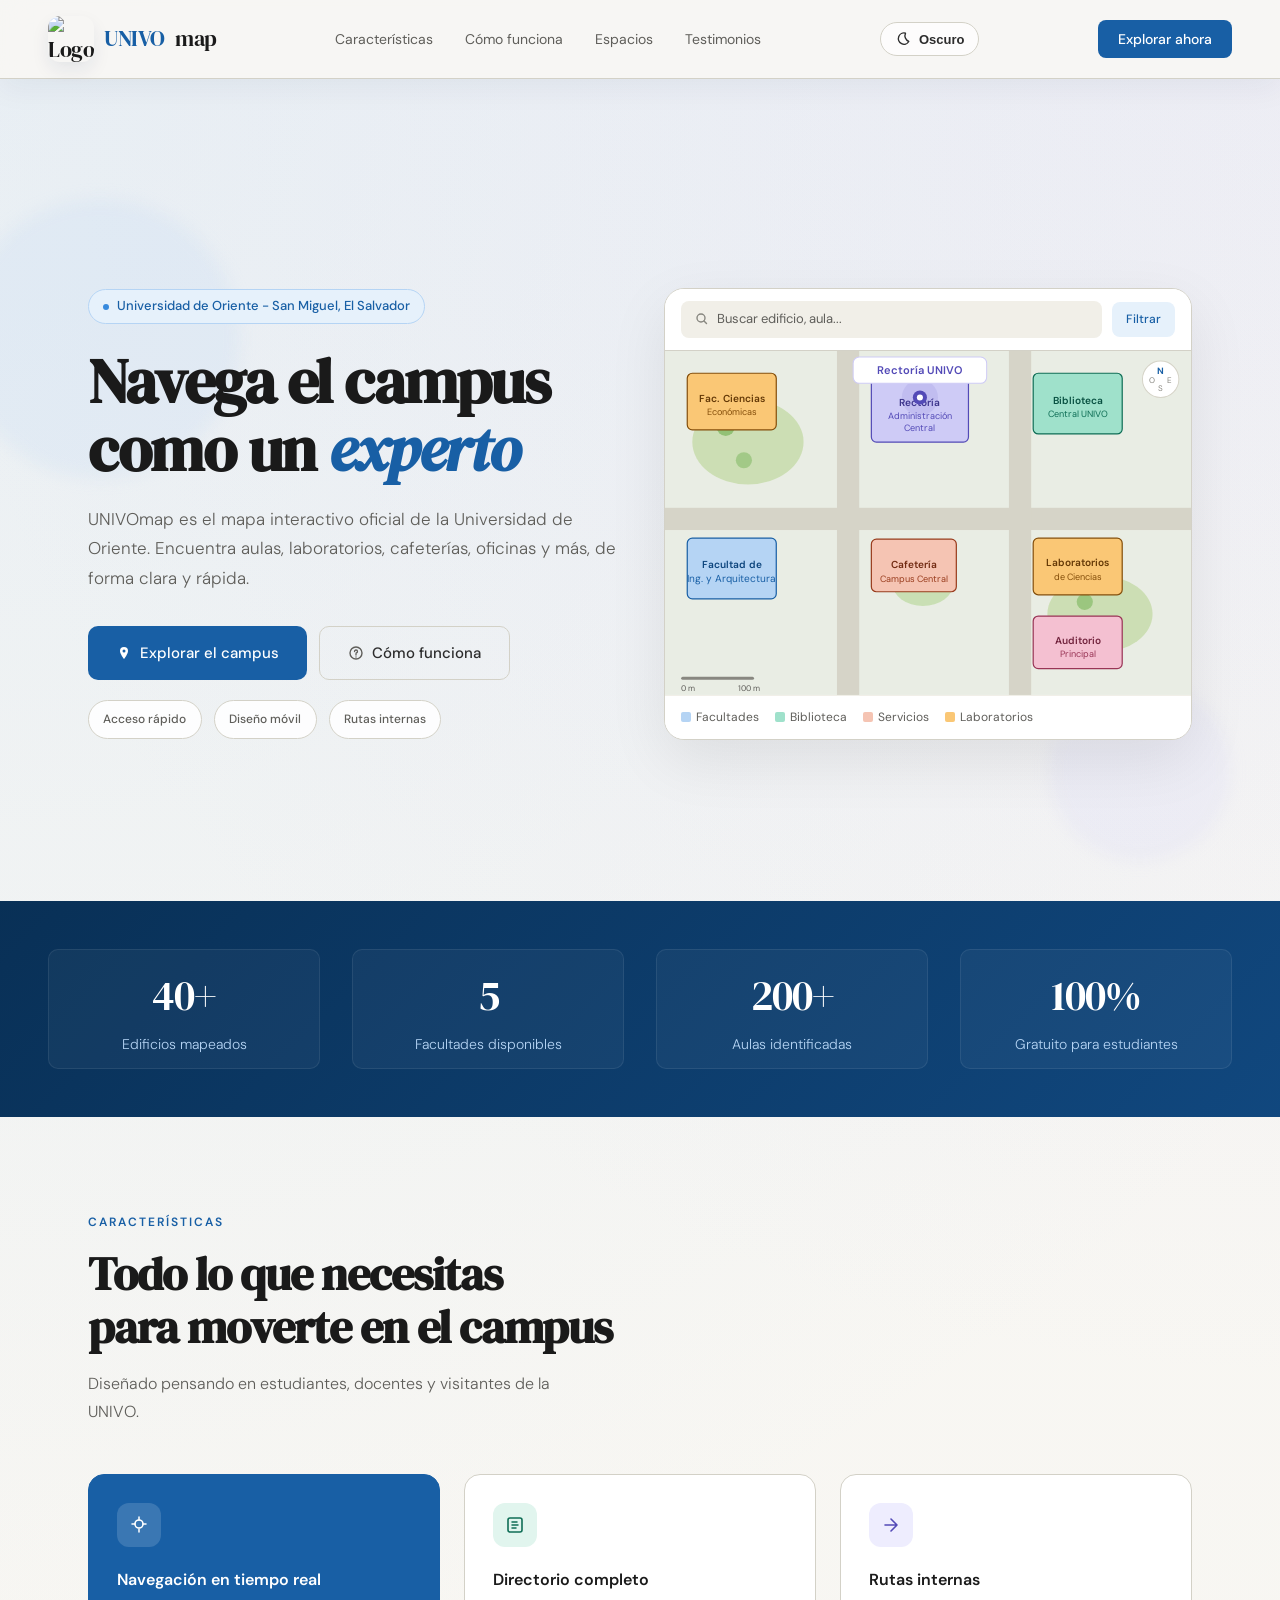
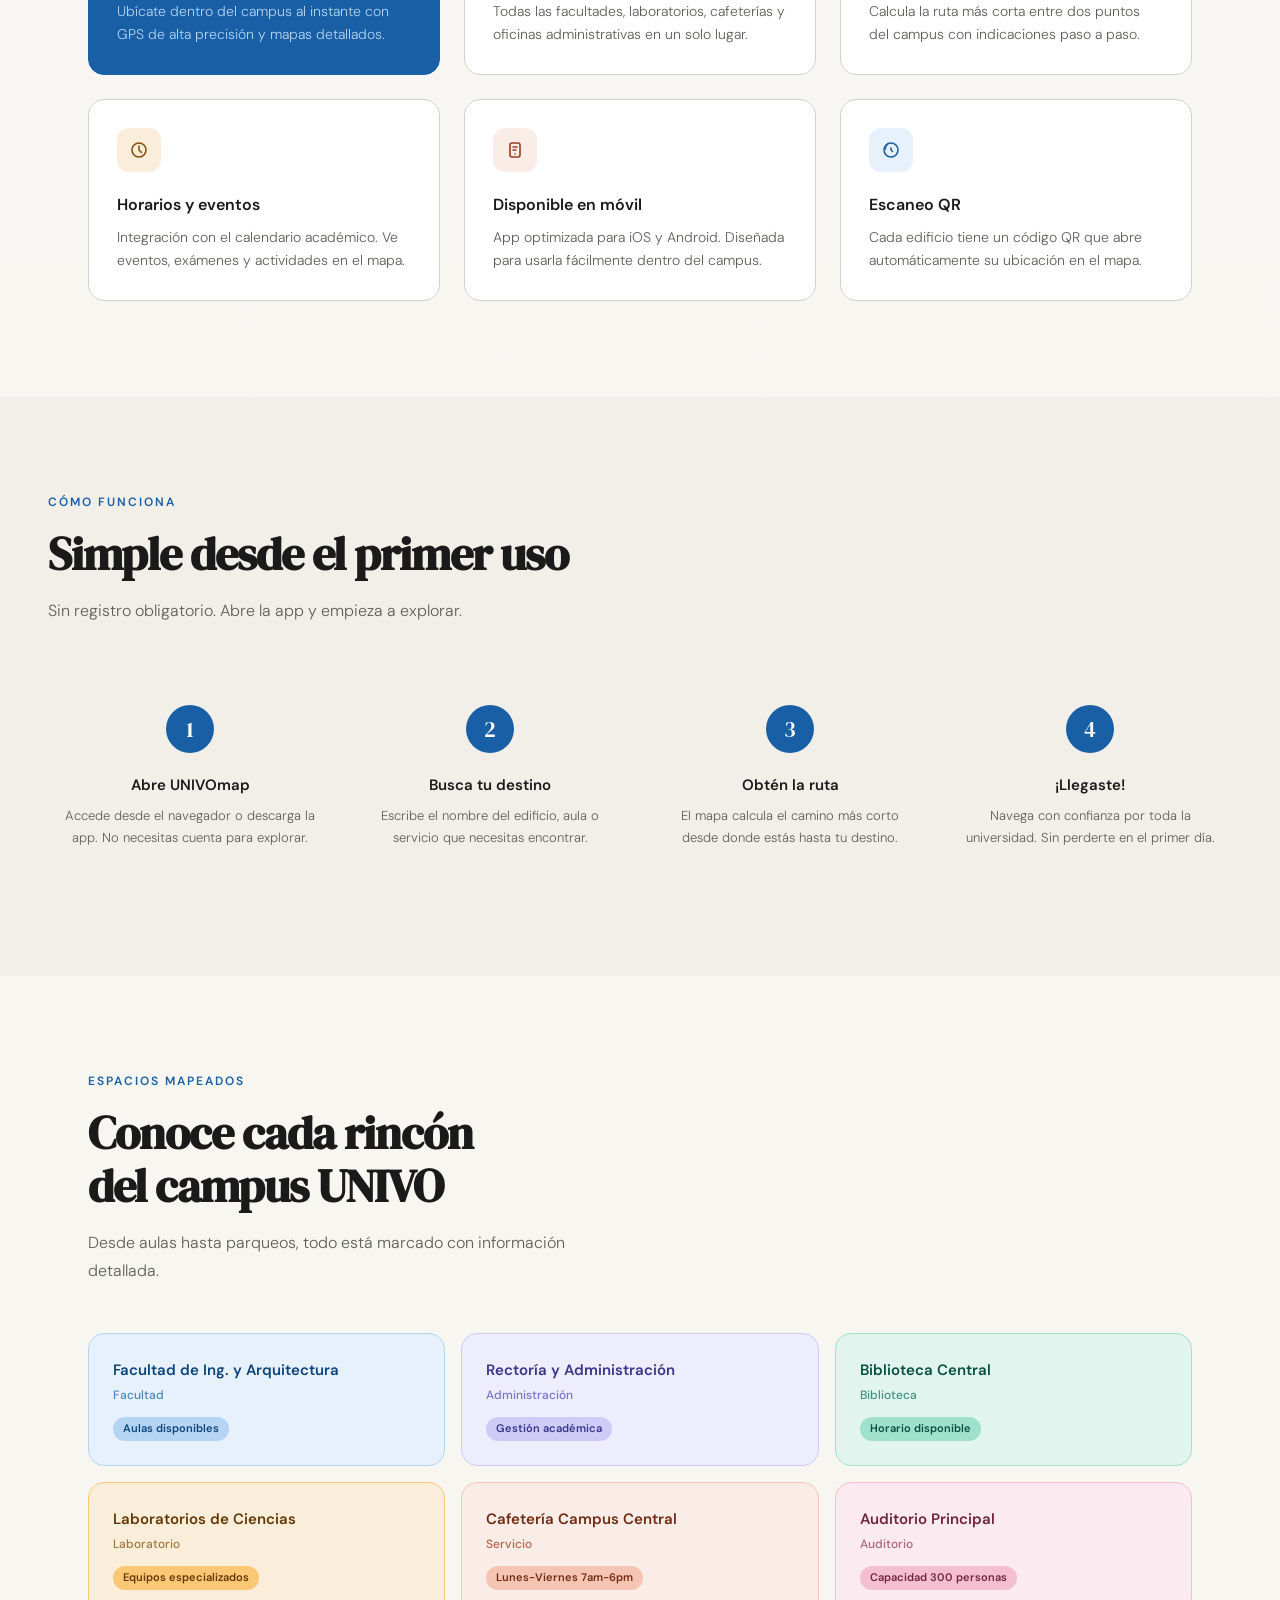
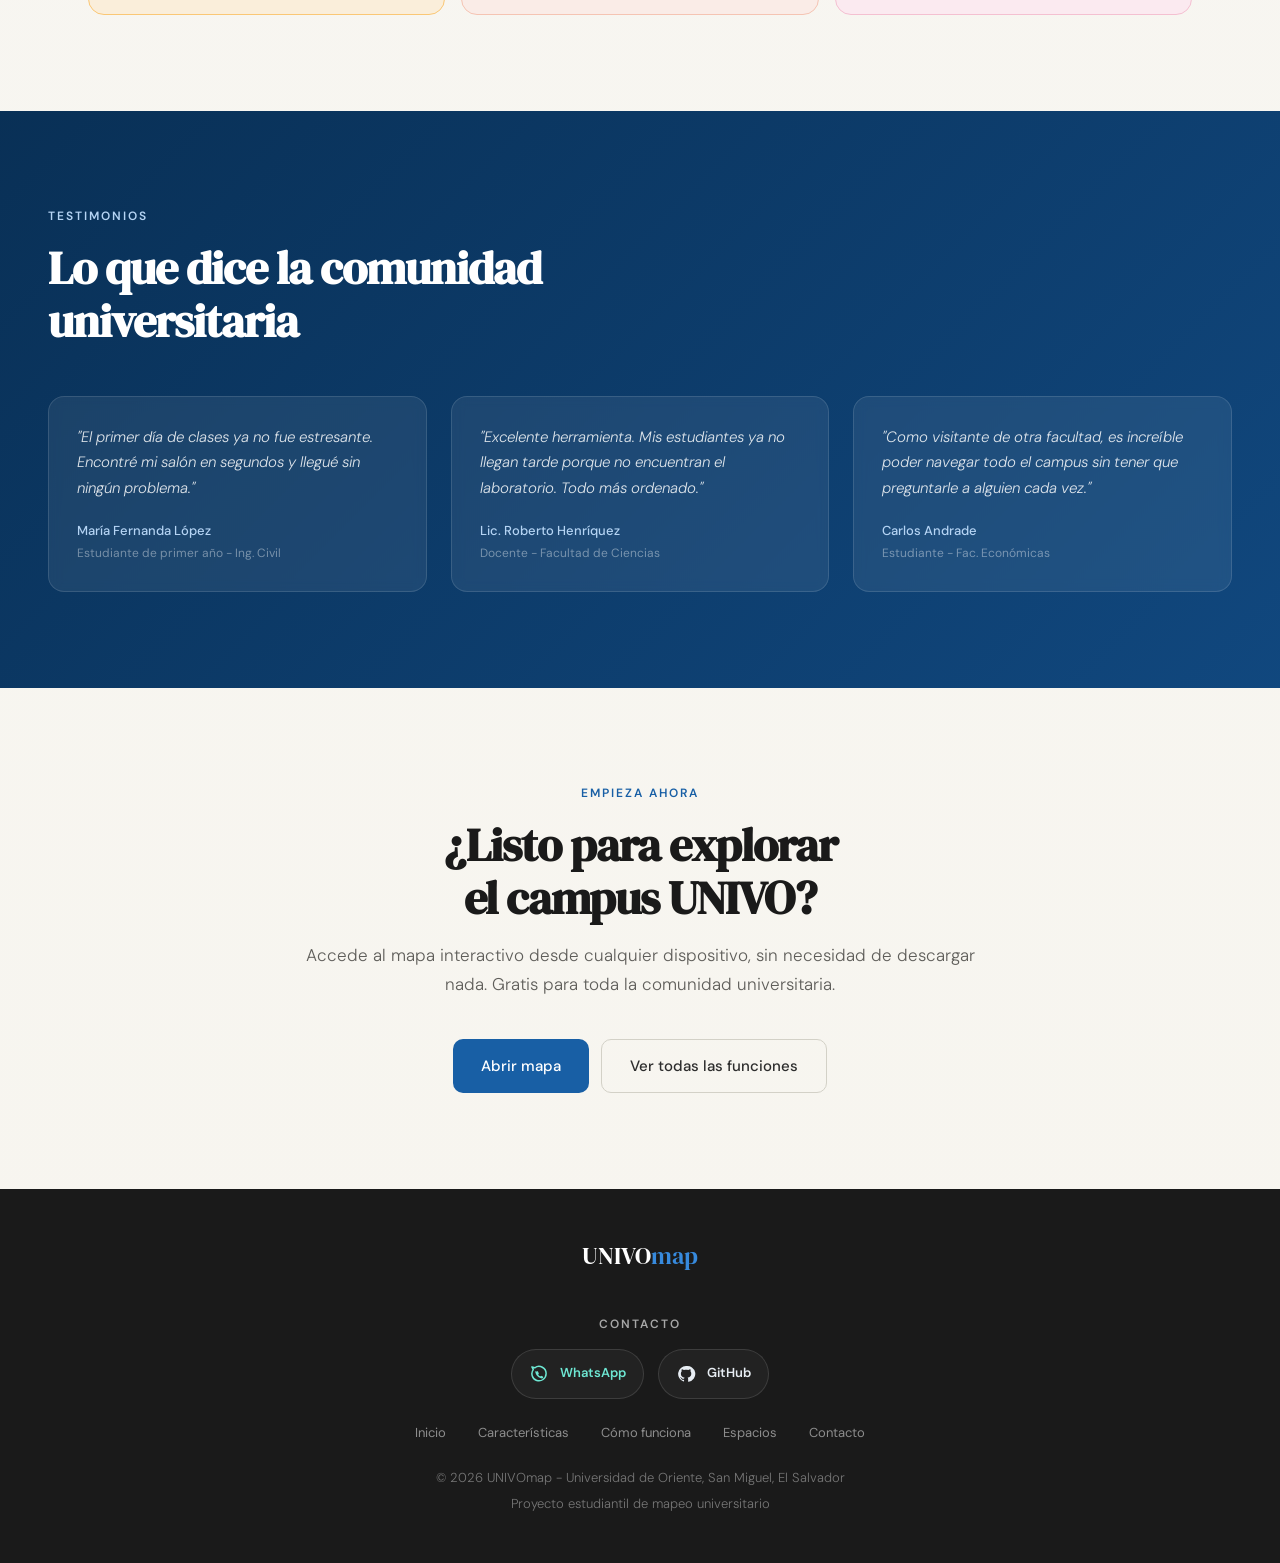
==== commit f5af3aa7: "feat: Agregar sección de contacto en el pie de página con enlaces a redes sociales" ====
--- a/landingpage.html
+++ b/landingpage.html
@@ -378,14 +378,35 @@
       <p>Accede al mapa interactivo desde cualquier dispositivo, sin necesidad de descargar nada. Gratis para toda la comunidad universitaria.</p>
       <div class="cta-btns">
         <!-- Reemplaza este enlace por la URL real de tu mapa -->
-        <a href="__PEGAR_LINK_DEL_MAPA_AQUI__" class="btn-main">Abrir mapa</a>
+        <a href="UnivoMap" class="btn-main">Abrir mapa</a>
         <a href="#features" class="btn-outline">Ver todas las funciones</a>
       </div>
+
     </section>
   </main>
 
   <footer>
     <a class="logo" href="#inicio">UNIVO<span>map</span></a>
+    <div class="footer-contact">
+      <div class="footer-contact-title">Contacto</div>
+      <div class="footer-socials" aria-label="Redes sociales">
+        <!-- Reemplaza los enlaces por tus URLs reales -->
+        <a class="footer-social-link whatsapp" href="https://wa.me/TU_NUMERO" target="_blank" rel="noopener noreferrer" aria-label="WhatsApp">
+          <svg width="20" height="20" viewBox="0 0 24 24" fill="none" aria-hidden="true">
+            <path d="M20.5 11.8a8.5 8.5 0 1 1-15.4-5.1L3.5 3.5l3.4 1.1A8.5 8.5 0 0 1 20.5 11.8Z" stroke="currentColor" stroke-width="1.8" stroke-linejoin="round"></path>
+            <path d="M8.8 9.4c.2-.5.5-.6.9-.6h.7c.2 0 .4.1.5.4l.8 1.8c.1.2.1.4 0 .6l-.5.7c-.1.1-.1.3 0 .5.4.7 1.2 1.5 2 1.9.2.1.4.1.5 0l.8-.4c.2-.1.4-.1.6 0l1.6.8c.2.1.3.3.3.5v.7c0 .4-.2.8-.6.9-.7.2-1.8.2-3.4-.6-1.8-.9-3.8-2.9-4.7-4.7-.8-1.6-.8-2.8-.6-3.4Z" fill="currentColor"></path>
+          </svg>
+          <span>WhatsApp</span>
+        </a>
+
+        <a class="footer-social-link github" href="https://github.com/leninalejan/Landinpage-UnivoMap" target="_blank" rel="noopener noreferrer" aria-label="GitHub">
+          <svg width="20" height="20" viewBox="0 0 24 24" fill="none" aria-hidden="true">
+            <path d="M12 2.5a9.5 9.5 0 0 0-3 18.5c.48.08.66-.21.66-.47v-1.6c-2.7.58-3.27-1.13-3.27-1.13-.44-1.12-1.07-1.42-1.07-1.42-.88-.6.07-.59.07-.59.97.07 1.48 1 1.48 1 .86 1.47 2.26 1.05 2.81.8.09-.63.34-1.05.62-1.29-2.16-.25-4.44-1.09-4.44-4.84 0-1.07.38-1.95 1-2.64-.1-.25-.43-1.25.1-2.6 0 0 .82-.26 2.68 1 .78-.22 1.62-.33 2.46-.34.84.01 1.68.12 2.46.34 1.86-1.26 2.68-1 2.68-1 .53 1.35.2 2.35.1 2.6.62.69 1 1.57 1 2.64 0 3.76-2.28 4.58-4.45 4.83.35.31.66.91.66 1.84v2.73c0 .26.18.56.67.47A9.5 9.5 0 0 0 12 2.5Z" fill="currentColor"></path>
+          </svg>
+          <span>GitHub</span>
+        </a>
+      </div>
+    </div>
     <div class="footer-links">
       <a href="#inicio">Inicio</a>
       <a href="#features">Características</a>
@@ -395,6 +416,9 @@
     </div>
     <p>© 2026 UNIVOmap - Universidad de Oriente, San Miguel, El Salvador</p>
     <p style="margin-top:6px;">Proyecto estudiantil de mapeo universitario</p>
+    
+    
+
   </footer>
 
   <script>
--- a/landing.css
+++ b/landing.css
@@ -3,6 +3,10 @@
    Universidad de Oriente (UNIVO) - El Salvador
    ===================================================== */
 
+/* =====================================================
+   UNIVOmap - Hoja de estilos principal
+   Universidad de Oriente (UNIVO) - El Salvador
+   ===================================================== */
 /* =====================================================
    UNIVOmap - Hoja de estilos principal
    Universidad de Oriente (UNIVO) - El Salvador
@@ -859,6 +863,60 @@
   margin: 1.5rem 0;
 }
 
+.footer-contact {
+  margin-top: 1.5rem;
+}
+
+.footer-contact-title {
+  font-size: 12px;
+  font-weight: 600;
+  letter-spacing: 2px;
+  text-transform: uppercase;
+  color: rgba(255, 255, 255, 0.62);
+  margin-bottom: 0.9rem;
+}
+
+.footer-socials {
+  display: flex;
+  justify-content: center;
+  gap: 0.85rem;
+  flex-wrap: wrap;
+}
+
+.footer-social-link {
+  display: inline-flex;
+  align-items: center;
+  gap: 0.65rem;
+  padding: 0.85rem 1.1rem;
+  border-radius: 999px;
+  border: 1px solid rgba(255, 255, 255, 0.12);
+  background: rgba(255, 255, 255, 0.04);
+  color: rgba(255, 255, 255, 0.82);
+  font-size: 13px;
+  font-weight: 600;
+  transition: transform 0.2s ease, box-shadow 0.2s ease, border-color 0.2s ease, background 0.2s ease, color 0.2s ease;
+}
+
+.footer-social-link:hover {
+  transform: translateY(-2px);
+  border-color: rgba(255, 255, 255, 0.22);
+  background: rgba(255, 255, 255, 0.08);
+  color: white;
+  box-shadow: 0 12px 24px rgba(0, 0, 0, 0.18);
+}
+
+.footer-social-link.whatsapp {
+  color: #6ee7d3;
+}
+
+.footer-social-link.github {
+  color: #e7edf3;
+}
+
+.footer-social-link svg {
+  flex-shrink: 0;
+}
+
 .footer-links a {
   font-size: 13px;
   color: rgba(255, 255, 255, 0.5);
@@ -1152,6 +1210,23 @@
 html[data-theme="dark"] footer .logo       { color: var(--dk-text-primary); }
 html[data-theme="dark"] footer .logo span  { color: var(--dk-blue); }
 html[data-theme="dark"] footer p           { color: var(--dk-text-tertiary); }
+html[data-theme="dark"] .footer-contact-title { color: var(--dk-text-secondary); }
+html[data-theme="dark"] .footer-social-link {
+  background: var(--dk-bg-raised);
+  border-color: var(--dk-border-light);
+  color: var(--dk-text-primary);
+}
+html[data-theme="dark"] .footer-social-link:hover {
+  background: var(--dk-bg-elevated);
+  border-color: rgba(77, 157, 224, 0.25);
+  box-shadow: 0 14px 28px rgba(0, 0, 0, 0.28);
+}
+html[data-theme="dark"] .footer-social-link.whatsapp {
+  color: #5ebfa8;
+}
+html[data-theme="dark"] .footer-social-link.github {
+  color: #d8e2ec;
+}
 html[data-theme="dark"] .footer-links a    { color: var(--dk-text-secondary); }
 html[data-theme="dark"] .footer-links a:hover { color: var(--dk-text-primary); }
 
@@ -1184,307 +1259,390 @@
 }
 
 /* =====================================================
-   RESPONSIVE - TABLET (<= 1024px)
+   RESPONSIVE
+   Breakpoints:
+     xs  — <= 360px  (Galaxy A, iPhone SE 1ª gen)
+     sm  — <= 480px  (móviles pequeños)
+     md  — <= 640px  (móviles grandes / phablets)
+     lg  — <= 768px  (tablets portrait / nav mobile)
+     xl  — <= 1024px (tablets landscape / iPad)
+     2xl — >= 1400px (escritorios grandes)
    ===================================================== */
+
+/* --------------------------------------------------
+   Utilidades base — siempre activas
+   -------------------------------------------------- */
+
+/* Asegura que nada cause overflow horizontal */
+html, body {
+  max-width: 100%;
+  overflow-x: hidden;
+}
+
+/* Variable de padding lateral que se ajusta por breakpoint */
+:root {
+  --px: 3rem;
+  --section-py: 6rem;
+}
+
+/* --------------------------------------------------
+   XL — Tablets landscape / iPad  (<= 1024px)
+   -------------------------------------------------- */
 @media (max-width: 1024px) {
+  :root {
+    --px: 2rem;
+    --section-py: 5rem;
+  }
+
+  /* Hero: apilado, centrado */
   .hero {
     grid-template-columns: 1fr;
     min-height: auto;
-    padding: 7rem 2rem 4rem;
+    padding: 6.5rem var(--px) 4rem;
     text-align: center;
-  }
-
-  .hero-text {
-    max-width: 100%;
-  }
-
-  .hero-badge {
-    justify-content: center;
-  }
-
-  .hero-actions {
-    justify-content: center;
-  }
-
-  .hero-highlights {
-    justify-content: center;
-  }
+    gap: 2.5rem;
+  }
+
+  .hero-text        { max-width: 100%; }
+  .hero-badge       { justify-content: center; }
+  .hero-actions     { justify-content: center; }
+  .hero-highlights  { justify-content: center; }
 
   .hero-map {
-    max-width: 600px;
+    max-width: 580px;
     margin: 0 auto;
-  }
-
-  .features-grid {
-    grid-template-columns: repeat(2, 1fr);
-  }
-
-  .steps {
-    grid-template-columns: repeat(2, 1fr);
-    gap: 1.5rem;
-  }
-
-  .spaces-grid {
-    grid-template-columns: repeat(2, 1fr);
-  }
-
-  .testi-grid {
-    grid-template-columns: repeat(2, 1fr);
-  }
-
-  .stats-inner {
-    grid-template-columns: repeat(2, 1fr);
-    gap: 1.5rem;
-  }
-}
-
-/* =====================================================
-   RESPONSIVE - MOVIL GRANDE (<= 768px)
-   ===================================================== */
+    width: 100%;
+  }
+
+  /* Grids de 2 columnas */
+  .features-grid    { grid-template-columns: repeat(2, 1fr); gap: 1.25rem; }
+  .spaces-grid      { grid-template-columns: repeat(2, 1fr); }
+  .testi-grid       { grid-template-columns: repeat(2, 1fr); }
+  .steps            { grid-template-columns: repeat(2, 1fr); gap: 1.25rem; }
+  .stats-inner      { grid-template-columns: repeat(2, 1fr); gap: 1.5rem; }
+
+  /* Secciones */
+  .features-section,
+  .spaces-section   { padding: var(--section-py) var(--px); }
+  .how-section      { padding: var(--section-py) var(--px); }
+  .testimonials     { padding: var(--section-py) var(--px); }
+  .cta-section      { padding: var(--section-py) var(--px); }
+  .stats-strip      { padding: 2.5rem var(--px); }
+}
+
+/* --------------------------------------------------
+   LG — Tablets portrait / Nav mobile  (<= 768px)
+   -------------------------------------------------- */
 @media (max-width: 768px) {
+  :root {
+    --px: 1.5rem;
+    --section-py: 4rem;
+  }
+
+  /* Navbar */
   nav {
-    padding: 1rem 1.5rem;
-  }
-
-  .nav-links {
-    display: none;
-  }
-
-  .nav-toggle {
-    display: flex;
-  }
+    padding: 0.875rem var(--px);
+    gap: 0.75rem;
+  }
+
+  .nav-links          { display: none; }
+  .nav-toggle         { display: flex; }
+
+  .nav-logo           { font-size: 19px; }
+  .nav-logo-img       { width: 38px; height: 38px; }
 
   .nav-cta {
-    padding: 7px 16px;
+    padding: 7px 14px;
     font-size: 13px;
+    white-space: nowrap;
   }
 
   .theme-toggle {
     padding: 7px 10px;
     font-size: 12px;
-  }
-
-  .nav-logo {
-    font-size: 20px;
-  }
-
-  .nav-logo-img {
-    width: 40px;
-    height: 40px;
-  }
-
+    gap: 0.35rem;
+  }
+
+  /* Ocultar label "Claro/Oscuro" en nav comprimido */
+  .theme-toggle .theme-toggle-label {
+    display: none;
+  }
+
+  /* Menú abierto (hamburger) */
+  .nav-links.open {
+    top: 62px;
+    padding: 1.25rem var(--px);
+    gap: 1rem;
+    box-shadow: 0 12px 32px rgba(0, 0, 0, 0.10);
+  }
+
+  .nav-links.open li a {
+    font-size: 15px;
+    padding: 0.35rem 0;
+    display: block;
+  }
+
+  /* Hero */
   .hero {
-    padding: 6rem 1.5rem 3rem;
+    padding: 5.5rem var(--px) 3rem;
     gap: 2rem;
   }
 
   h1 {
-    font-size: clamp(32px, 8vw, 44px);
+    font-size: clamp(28px, 8vw, 42px);
     letter-spacing: -1px;
   }
 
-  .hero-desc {
-    font-size: 15px;
+  .hero-desc { font-size: 15px; line-height: 1.7; }
+
+  .hero-actions {
+    flex-direction: column;
+    align-items: stretch;
+    gap: 10px;
   }
 
   .btn-main,
   .btn-outline {
-    padding: 12px 22px;
-    font-size: 14px;
     width: 100%;
+    padding: 13px 20px;
+    font-size: 15px;
     justify-content: center;
   }
 
   .hero-highlights {
     justify-content: center;
-  }
-
-  .stats-strip {
-    padding: 2.5rem 1.5rem;
-  }
-
-  .stats-inner {
+    gap: 0.5rem;
+  }
+
+  /* Stats */
+  .stats-strip  { padding: 2.25rem var(--px); }
+  .stats-inner  { gap: 1rem; }
+  .stat-num     { font-size: 32px; }
+  .stat-label   { font-size: 13px; }
+
+  /* Features — 1 columna */
+  .features-grid { grid-template-columns: 1fr; gap: 0.875rem; }
+
+  /* Steps — 2 columnas compactas */
+  .steps {
     grid-template-columns: repeat(2, 1fr);
-    gap: 1.5rem;
-  }
-
-  .stat-num {
-    font-size: 34px;
-  }
-
-  .features-section,
-  .spaces-section {
-    padding: 4rem 1.5rem;
-  }
-
-  .how-section {
-    padding: 4rem 1.5rem;
-  }
-
-  .testimonials {
-    padding: 4rem 1.5rem;
-  }
-
-  .cta-section {
-    padding: 4rem 1.5rem;
-  }
-
-  .features-grid {
-    grid-template-columns: 1fr;
-    gap: 1rem;
-  }
-
-  .steps {
-    grid-template-columns: 1fr 1fr;
-    gap: 1rem;
-  }
-
-  .step {
-    padding: 1.25rem 0.5rem;
-  }
-
-  .spaces-grid {
-    grid-template-columns: 1fr;
-  }
-
-  .testi-grid {
-    grid-template-columns: 1fr;
-  }
-
+    gap: 0.75rem;
+    margin-top: 2rem;
+  }
+  .step { padding: 1.5rem 1rem; }
+  .step-num { width: 42px; height: 42px; font-size: 20px; }
+
+  /* Spaces — 1 columna */
+  .spaces-grid { grid-template-columns: 1fr; gap: 0.75rem; }
+
+  /* Testimonials — 1 columna */
+  .testi-grid { grid-template-columns: 1fr; }
+
+  /* CTA */
   .cta-btns {
     flex-direction: column;
     align-items: center;
-  }
-
+    gap: 10px;
+  }
   .cta-btns .btn-main,
   .cta-btns .btn-outline {
     width: 100%;
-    max-width: 320px;
+    max-width: 340px;
     justify-content: center;
   }
 
-  footer {
-    padding: 2.5rem 1.5rem;
-  }
-
-  .footer-links {
-    gap: 1rem;
-  }
-
-  .section-title {
-    font-size: clamp(24px, 6vw, 34px);
-  }
-
-  .section-desc {
-    font-size: 15px;
-  }
-}
-
-/* =====================================================
-   RESPONSIVE - MOVIL PEQUEÑO (<= 480px)
-   ===================================================== */
+  /* Secciones */
+  .features-section,
+  .spaces-section  { padding: var(--section-py) var(--px); }
+  .how-section     { padding: var(--section-py) var(--px); }
+  .testimonials    { padding: var(--section-py) var(--px); }
+  .cta-section     { padding: var(--section-py) var(--px); }
+
+  /* Footer */
+  footer        { padding: 2.5rem var(--px); }
+  .footer-links { gap: 1rem 1.5rem; flex-wrap: wrap; justify-content: center; }
+  .footer-socials { gap: 0.7rem; }
+
+  /* Tipografía de sección */
+  .section-title { font-size: clamp(22px, 6vw, 32px); }
+  .section-desc  { font-size: 15px; }
+}
+
+/* --------------------------------------------------
+   MD — Phablets / móviles grandes  (<= 640px)
+   -------------------------------------------------- */
+@media (max-width: 640px) {
+  /* Hero map — altura controlada */
+  .hero-map { border-radius: var(--radius-lg); }
+  .map-preview { max-height: 260px; object-fit: cover; }
+
+  /* Tarjetas un poco más compactas */
+  .feat-card  { padding: 1.25rem 1.25rem; }
+  .testi-card { padding: 1.35rem; }
+  .space-card { padding: 1.25rem; }
+
+  /* Steps aún en 2 cols */
+  .step-title { font-size: 14px; }
+  .step-desc  { font-size: 12px; }
+
+  /* Stats en 2 cols */
+  .stats-inner { grid-template-columns: repeat(2, 1fr); }
+
+  /* Hero highlights — más pequeños */
+  .hero-highlights span {
+    font-size: 11px;
+    padding: 0.45rem 0.75rem;
+  }
+
+  /* Footer links más compactos */
+  .footer-links a { font-size: 12px; }
+}
+
+/* --------------------------------------------------
+   SM — Móviles pequeños  (<= 480px)
+   -------------------------------------------------- */
 @media (max-width: 480px) {
-  .hero {
-    padding: 5.5rem 1rem 2.5rem;
-  }
+  :root {
+    --px: 1.125rem;
+    --section-py: 3rem;
+  }
+
+  /* Nav */
+  nav { padding: 0.75rem var(--px); }
+  .nav-logo { font-size: 17px; gap: 0.45rem; }
+  .nav-logo-img { width: 34px; height: 34px; border-radius: 9px; }
+  .nav-cta { padding: 6px 12px; font-size: 12px; }
+
+  /* Hero */
+  .hero { padding: 5rem var(--px) 2.5rem; gap: 1.75rem; }
 
   h1 {
-    font-size: 30px;
+    font-size: clamp(26px, 9vw, 36px);
     letter-spacing: -0.8px;
-  }
-
-  .hero-badge {
-    font-size: 11px;
-    padding: 5px 12px;
-  }
-
-  .stats-inner {
-    grid-template-columns: 1fr 1fr;
-    gap: 1rem;
-  }
-
-  .stat-num {
-    font-size: 28px;
-  }
-
-  .stat-label {
-    font-size: 12px;
-  }
-
+    line-height: 1.15;
+  }
+
+  .hero-badge { font-size: 11px; padding: 5px 11px; }
+  .hero-desc  { font-size: 14px; }
+
+  .btn-main,
+  .btn-outline { padding: 12px 18px; font-size: 14px; }
+
+  /* Stats */
+  .stats-strip    { padding: 2rem var(--px); }
+  .stats-inner    { gap: 0.75rem; }
+  .stat-num       { font-size: 28px; }
+  .stat-label     { font-size: 11px; margin-top: 2px; }
+
+  /* Features */
+  .features-section,
+  .spaces-section  { padding: var(--section-py) var(--px); }
+  .how-section     { padding: var(--section-py) var(--px); }
+  .testimonials    { padding: var(--section-py) var(--px); }
+  .cta-section     { padding: var(--section-py) var(--px); }
+
+  /* Steps — 1 columna */
   .steps {
     grid-template-columns: 1fr;
-  }
-
-  .feat-card {
-    padding: 1.25rem;
-  }
-
-  .testi-card {
-    padding: 1.25rem;
-  }
-
-  .spaces-section,
-  .features-section {
-    padding: 3rem 1rem;
-  }
-
-  .how-section {
-    padding: 3rem 1rem;
-  }
-
-  .cta-section {
-    padding: 3rem 1rem;
-  }
-
-  nav {
-    padding: 0.875rem 1rem;
-  }
-
-  .section-title {
-    font-size: 26px;
-  }
-}
-
-/* =====================================================
-   RESPONSIVE - PANTALLAS GRANDES (>= 1400px)
-   ===================================================== */
+    gap: 0.5rem;
+    margin-top: 1.75rem;
+  }
+  .step { padding: 1.25rem 1rem; display: flex; align-items: flex-start; gap: 1rem; text-align: left; }
+  .step-num { flex-shrink: 0; margin: 0; width: 38px; height: 38px; font-size: 18px; }
+
+  /* Tipografía */
+  .section-title  { font-size: clamp(20px, 7vw, 28px); }
+  .section-label  { font-size: 11px; }
+
+  /* Footer */
+  footer          { padding: 2rem var(--px); }
+  .footer-links   { gap: 0.75rem 1rem; }
+  .footer-social-link { width: 100%; max-width: 340px; justify-content: center; }
+
+  /* CTA */
+  .cta-btns .btn-main,
+  .cta-btns .btn-outline { max-width: 100%; }
+}
+
+/* --------------------------------------------------
+   XS — Teléfonos muy pequeños  (<= 360px)
+   Galaxy A series, iPhone SE 1ª gen, etc.
+   -------------------------------------------------- */
+@media (max-width: 360px) {
+  :root {
+    --px: 0.875rem;
+  }
+
+  /* Nav — comprimido al máximo */
+  .nav-logo { font-size: 15px; gap: 0.35rem; }
+  .nav-logo-img { width: 30px; height: 30px; border-radius: 7px; }
+  .nav-cta { padding: 5px 10px; font-size: 11px; border-radius: 6px; }
+  .theme-toggle { padding: 5px 8px; }
+
+  h1 { font-size: 24px; letter-spacing: -0.5px; }
+
+  .hero-badge { font-size: 10px; padding: 4px 10px; }
+  .hero-desc  { font-size: 13px; }
+
+  .hero-highlights { display: none; }
+
+  /* Stats — 1 columna en pantallas muy estrechas */
+  .stats-inner {
+    grid-template-columns: repeat(2, 1fr);
+    gap: 0.5rem;
+  }
+  .stat-num   { font-size: 24px; }
+  .stat-label { font-size: 10px; }
+
+  .section-title { font-size: 20px; letter-spacing: -0.5px; }
+
+  /* Tarjetas sin padding excesivo */
+  .feat-card  { padding: 1rem; }
+  .testi-card { padding: 1rem; }
+  .space-card { padding: 1rem; }
+
+  /* Steps en XS */
+  .step-num { width: 34px; height: 34px; font-size: 16px; }
+}
+
+/* --------------------------------------------------
+   2XL — Pantallas grandes  (>= 1400px)
+   -------------------------------------------------- */
 @media (min-width: 1400px) {
+  :root { --px: 4rem; }
+
   .hero {
     max-width: 1400px;
-    padding: 8rem 4rem 5rem;
-  }
-
-  .features-section {
-    max-width: 1400px;
-    padding: 7rem 4rem;
-  }
-
+    padding: 8rem var(--px) 5rem;
+  }
+
+  .features-section { max-width: 1400px; padding: 7rem var(--px); }
+  .spaces-section   { max-width: 1400px; padding: 7rem var(--px); }
+  .how-inner        { max-width: 1400px; }
+  .testimonials-inner { max-width: 1400px; }
+  .stats-inner      { max-width: 1400px; }
+  .cta-section      { max-width: 900px; }
+
+  h1             { font-size: 68px; }
+  .section-title { font-size: 50px; }
+}
+
+/* --------------------------------------------------
+   3XL — Pantallas muy grandes (>= 1920px)
+   -------------------------------------------------- */
+@media (min-width: 1920px) {
+  .hero,
+  .features-section,
   .spaces-section {
-    max-width: 1400px;
-    padding: 7rem 4rem;
-  }
-
-  .stats-inner {
-    max-width: 1400px;
-  }
-
-  .how-inner {
-    max-width: 1400px;
-  }
-
+    max-width: 1600px;
+  }
+
+  .stats-inner,
+  .how-inner,
   .testimonials-inner {
-    max-width: 1400px;
-  }
-
-  .cta-section {
-    max-width: 900px;
-  }
-
-  h1 {
-    font-size: 68px;
-  }
-
-  .section-title {
-    font-size: 50px;
-  }
-}+    max-width: 1600px;
+  }
+
+  h1             { font-size: 76px; }
+  .section-title { font-size: 56px; }
+}
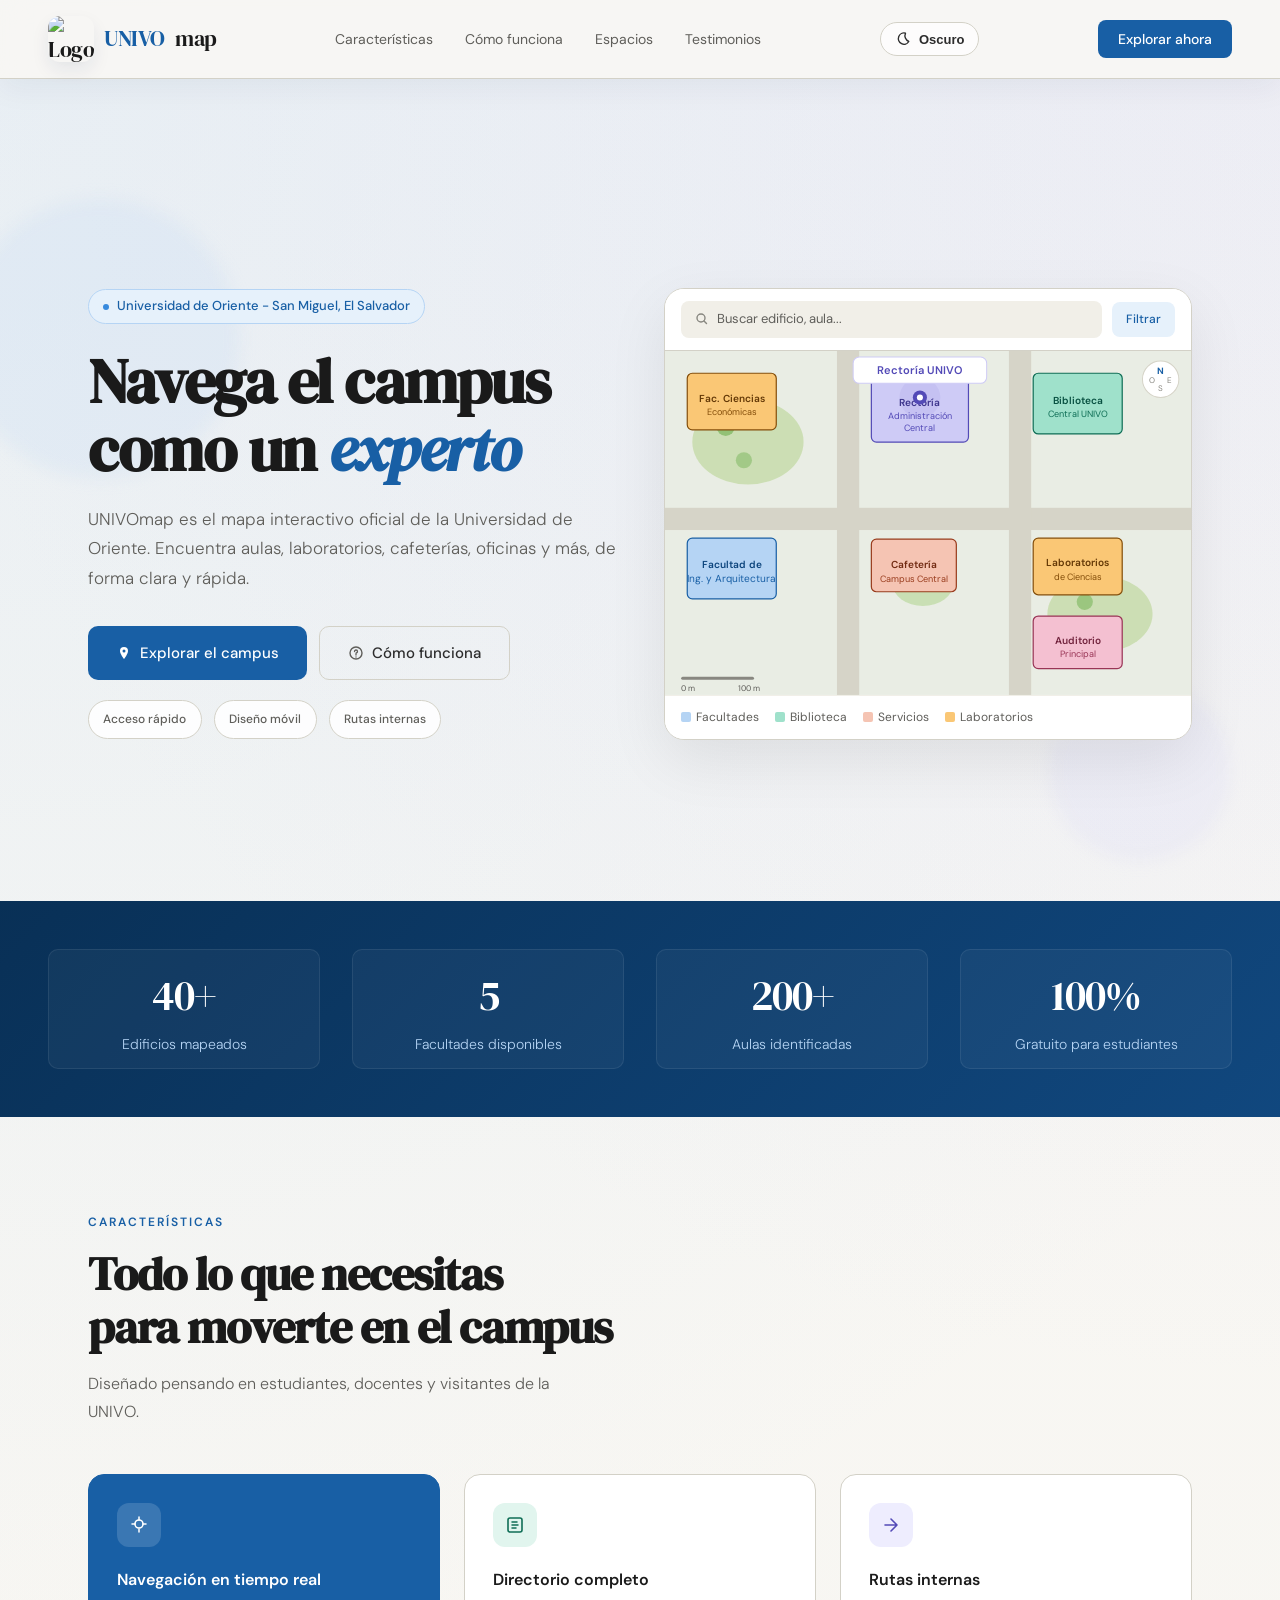
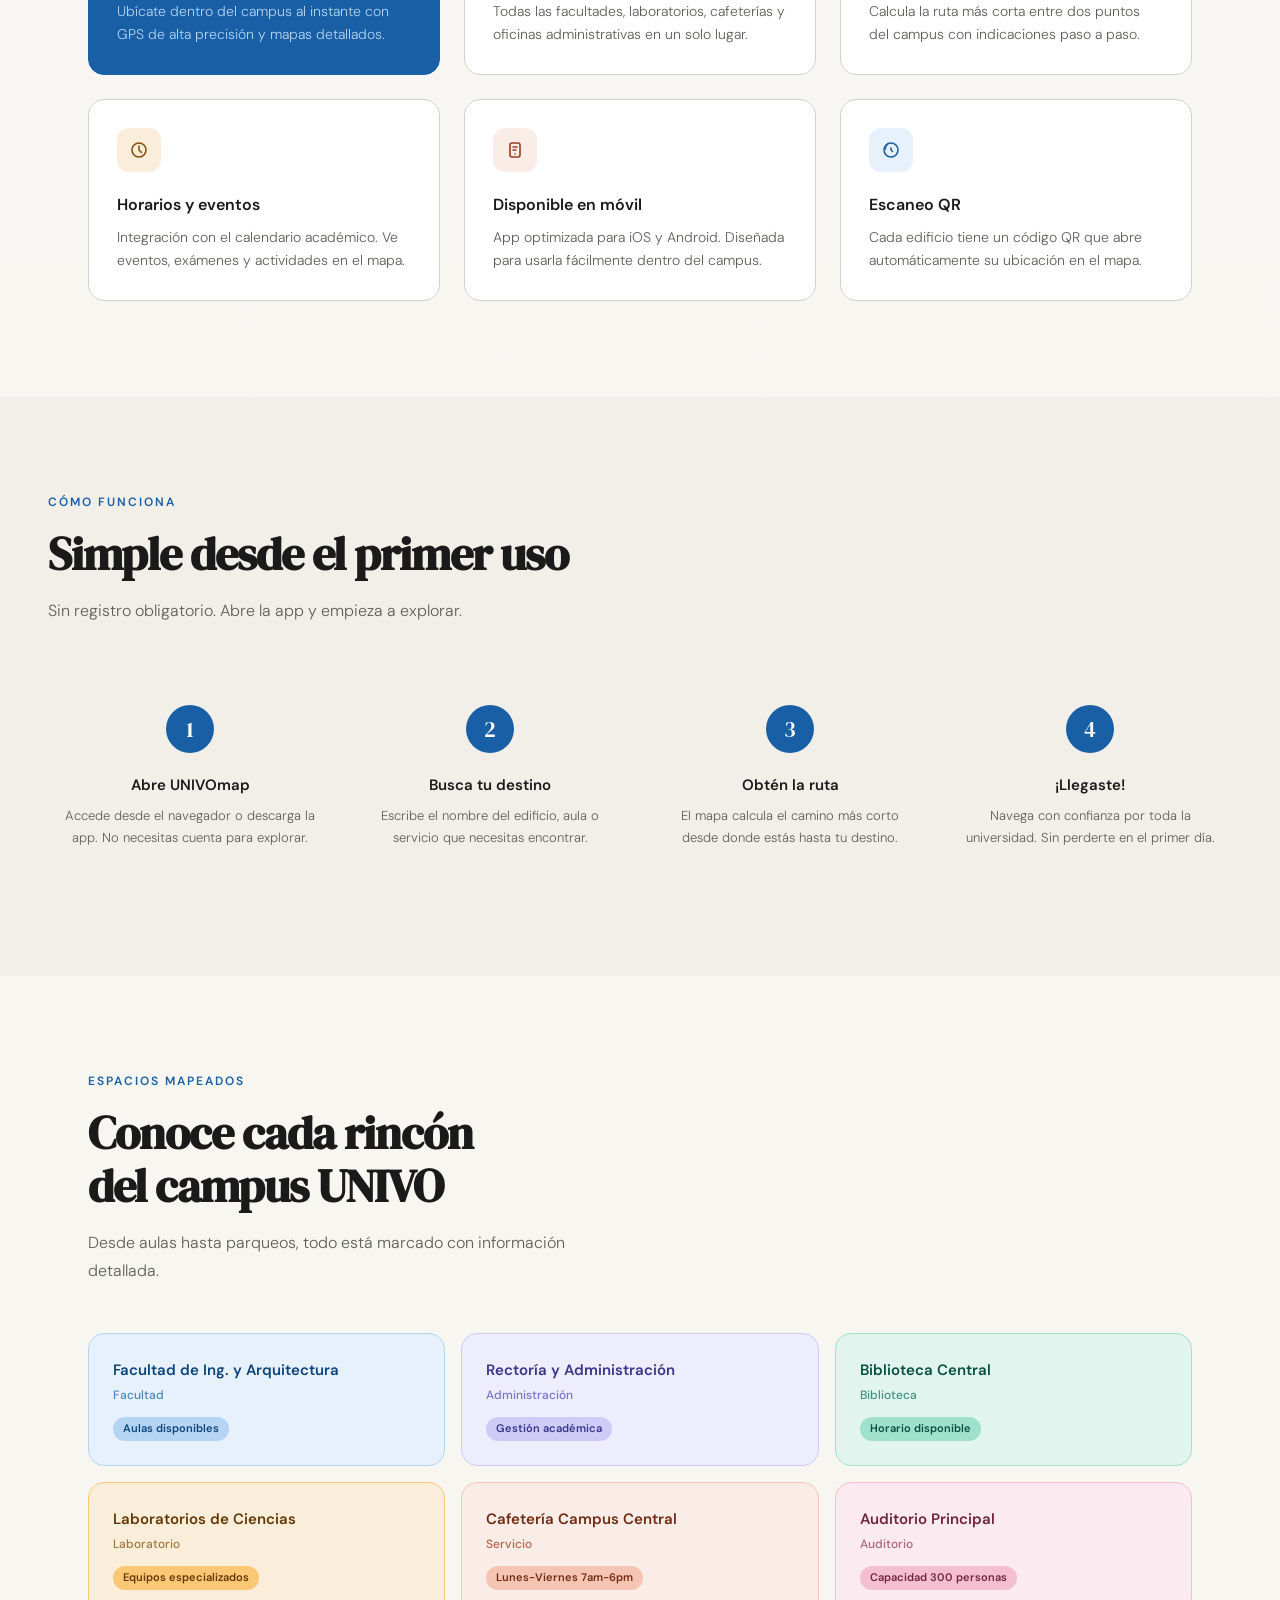
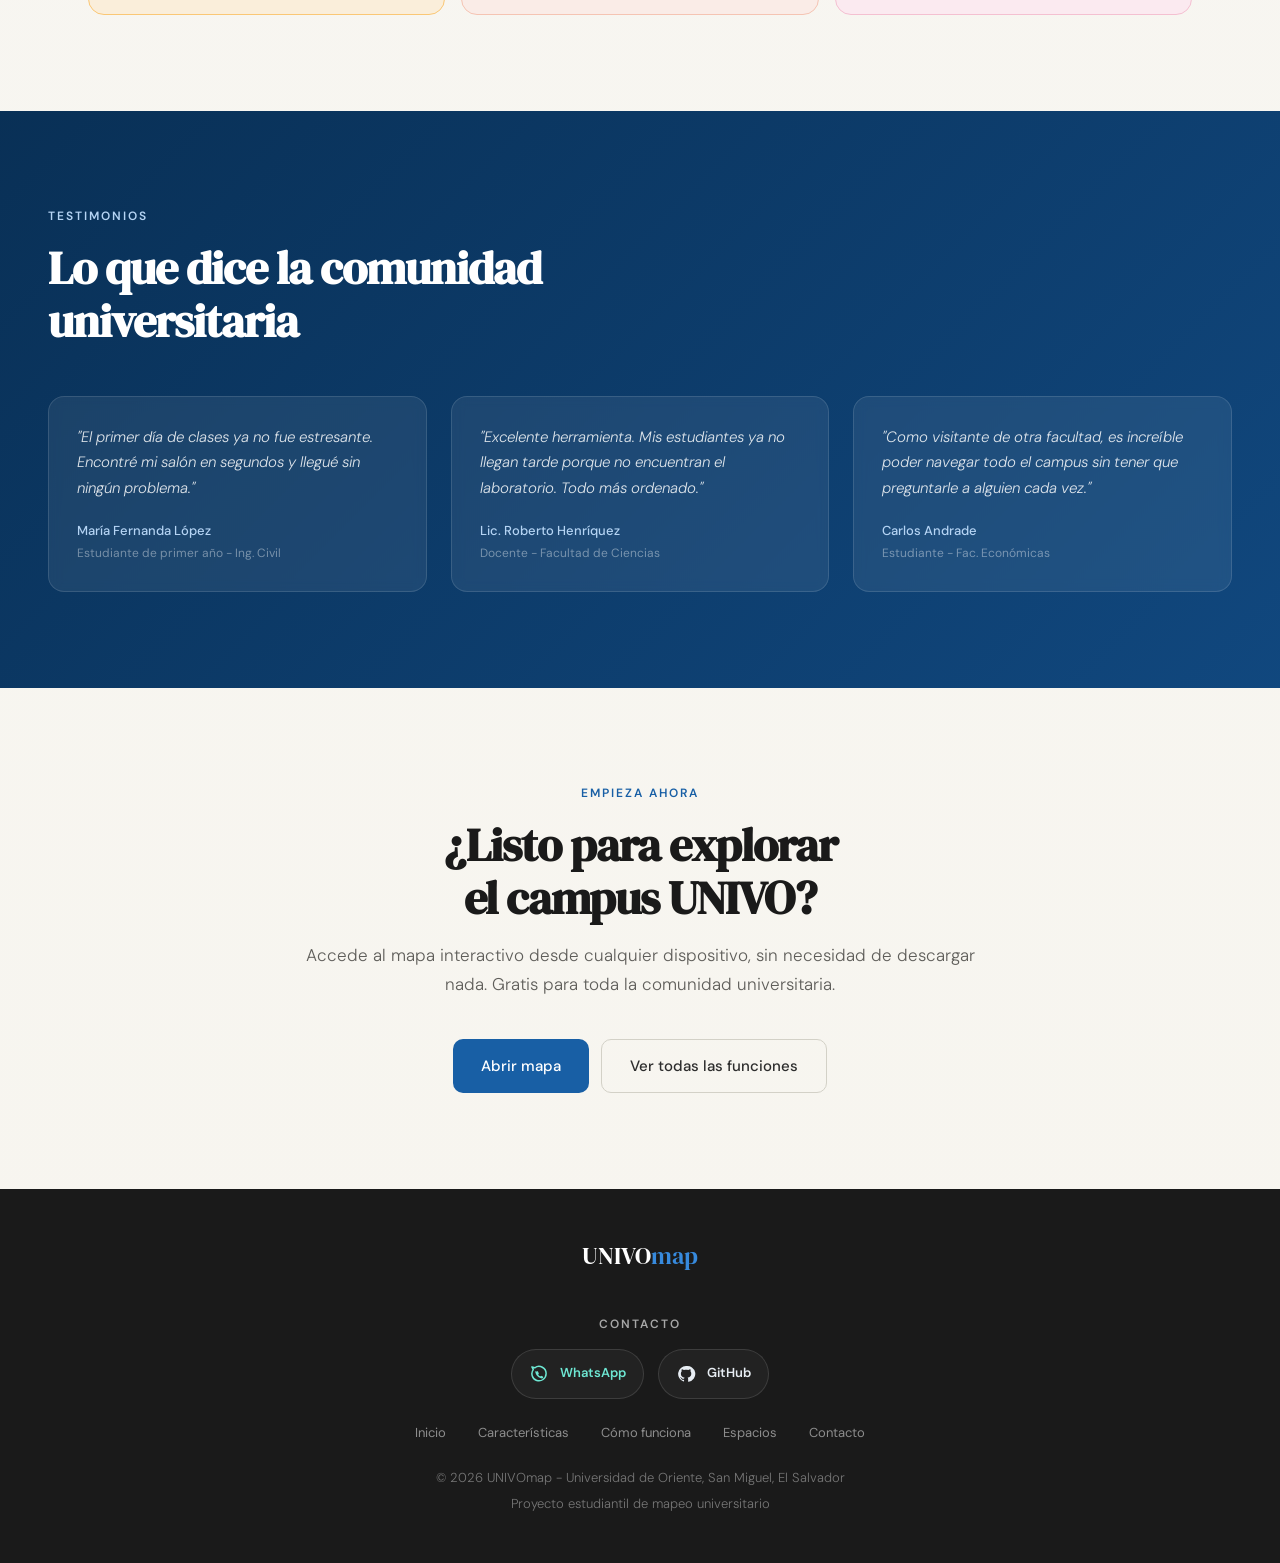
==== commit 5964037f: "feat: Agregar funcionalidad de menú y tema en landing.js; configurar live server en settings.json" ====
--- a/landingpage.html
+++ b/landingpage.html
@@ -377,11 +377,9 @@
       <h2 class="section-title" style="text-align:center;">¿Listo para explorar<br>el campus UNIVO?</h2>
       <p>Accede al mapa interactivo desde cualquier dispositivo, sin necesidad de descargar nada. Gratis para toda la comunidad universitaria.</p>
       <div class="cta-btns">
-        <!-- Reemplaza este enlace por la URL real de tu mapa -->
         <a href="UnivoMap" class="btn-main">Abrir mapa</a>
         <a href="#features" class="btn-outline">Ver todas las funciones</a>
       </div>
-
     </section>
   </main>
 
@@ -390,8 +388,7 @@
     <div class="footer-contact">
       <div class="footer-contact-title">Contacto</div>
       <div class="footer-socials" aria-label="Redes sociales">
-        <!-- Reemplaza los enlaces por tus URLs reales -->
-        <a class="footer-social-link whatsapp" href="https://wa.me/TU_NUMERO" target="_blank" rel="noopener noreferrer" aria-label="WhatsApp">
+        <a class="footer-social-link whatsapp" href="https://wa.link/jqraq3" target="_blank" rel="noopener noreferrer" aria-label="WhatsApp">
           <svg width="20" height="20" viewBox="0 0 24 24" fill="none" aria-hidden="true">
             <path d="M20.5 11.8a8.5 8.5 0 1 1-15.4-5.1L3.5 3.5l3.4 1.1A8.5 8.5 0 0 1 20.5 11.8Z" stroke="currentColor" stroke-width="1.8" stroke-linejoin="round"></path>
             <path d="M8.8 9.4c.2-.5.5-.6.9-.6h.7c.2 0 .4.1.5.4l.8 1.8c.1.2.1.4 0 .6l-.5.7c-.1.1-.1.3 0 .5.4.7 1.2 1.5 2 1.9.2.1.4.1.5 0l.8-.4c.2-.1.4-.1.6 0l1.6.8c.2.1.3.3.3.5v.7c0 .4-.2.8-.6.9-.7.2-1.8.2-3.4-.6-1.8-.9-3.8-2.9-4.7-4.7-.8-1.6-.8-2.8-.6-3.4Z" fill="currentColor"></path>
@@ -416,54 +413,8 @@
     </div>
     <p>© 2026 UNIVOmap - Universidad de Oriente, San Miguel, El Salvador</p>
     <p style="margin-top:6px;">Proyecto estudiantil de mapeo universitario</p>
-    
-    
-
   </footer>
 
-  <script>
-    const toggle = document.getElementById('navToggle');
-    const navLinks = document.getElementById('navLinks');
-    const themeToggle = document.getElementById('themeToggle');
-    const themeStorageKey = 'univomap-theme';
-
-    function setMenu(open) {
-      navLinks.classList.toggle('open', open);
-      toggle.setAttribute('aria-expanded', String(open));
-    }
-
-    function setTheme(theme) {
-      const isDark = theme === 'dark';
-      document.documentElement.dataset.theme = theme;
-      document.body.dataset.theme = theme;
-      themeToggle.setAttribute('aria-pressed', String(isDark));
-      themeToggle.setAttribute('aria-label', isDark ? 'Cambiar a modo claro' : 'Cambiar a modo oscuro');
-      themeToggle.querySelector('.theme-toggle-label').textContent = isDark ? 'Claro' : 'Oscuro';
-      localStorage.setItem(themeStorageKey, theme);
-    }
-
-    const savedTheme = localStorage.getItem(themeStorageKey);
-    const prefersDark = window.matchMedia && window.matchMedia('(prefers-color-scheme: dark)').matches;
-    setTheme(savedTheme || (prefersDark ? 'dark' : 'light'));
-
-    toggle.addEventListener('click', () => {
-      setMenu(!navLinks.classList.contains('open'));
-    });
-
-    themeToggle.addEventListener('click', () => {
-      setTheme(document.body.dataset.theme === 'dark' ? 'light' : 'dark');
-    });
-
-    navLinks.querySelectorAll('a').forEach((link) => {
-      link.addEventListener('click', () => setMenu(false));
-    });
-
-    document.addEventListener('click', (event) => {
-      const clickedInsideNav = event.target.closest('nav');
-      if (!clickedInsideNav) {
-        setMenu(false);
-      }
-    });
-  </script>
+  <script src="landing.js" defer></script>
 </body>
-</html>
+</html>
